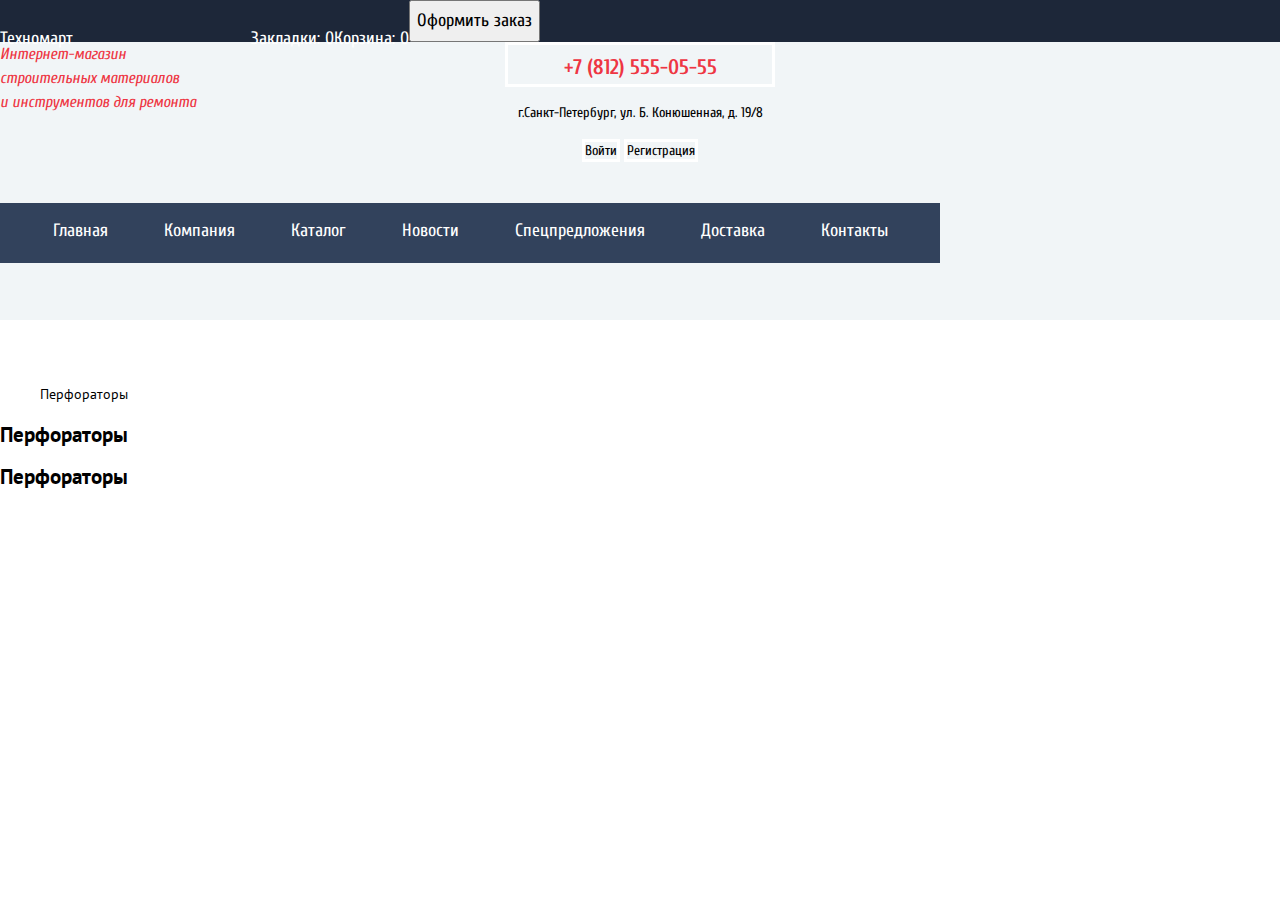
==== catalog.html @ 679feede "Header + categories prefinished" ====
<!DOCTYPE html>
<html lang="ru">
  <head>
    <meta charset="utf-8">
    <title>HTML Academy: Техномарт</title>
    <link rel="stylesheet"
    href="https://fonts.googleapis.com/css2?family=Cuprum:ital,wght@0,400;0,700;1,400;1,700&display=swap">
  <link rel="stylesheet"
    href="https://fonts.googleapis.com/css2?family=PT+Sans:ital,wght@0,400;0,700;1,400;1,700&display=swap">
    <link rel="stylesheet" href="css/normalize.css">
    <link rel="stylesheet" href="css/style.css">
  </head>
  <body class="page-body">
    <header class="main-header">
      <section class="main-menu">
        <h1 class="visually-hidden">Верхнее меню</h1>
        <p class="main-menu__logo">
          Техномарт
        </p>
        <input class="main-menu__search" type="search">
        <p>
          Закладки: 0
        </p>
        <p>
          Корзина: 0
        </p>
        <button class="main-menu__order-button" type="button">Оформить заказ</button>
      </section>
      <p class="main-header__title">
        Интернет-магазин<br> строительных материалов<br> и инструментов для ремонта
      </p>
      <div class="main-header__contacts">
        <p class="main-header__tel">
          +7 (812) 555-05-55
        </p>
        <p>
          г.Санкт-Петербург, ул. Б. Конюшенная, д. 19/8
        </p>
        <a class="main-header__login" href="login.ru">Войти</a>
        <a class="main-header__registration" href="registration.ru">Регистрация</a>
      </div>
      <nav class="main-nav">
        <ul class="main-nav__list">
          <li class="main-nav__item">
            <a class="main-nav__link" href="">Главная</a>
          </li>
          <li class="main-nav__item">
            <a class="main-nav__link" href="">Компания</a>
          </li>
          <li class="main-nav__item">
            <a class="main-nav__link" href="">Каталог</a>
          </li>
          <li class="main-nav__item">
            <a class="main-nav__link" href="">Новости</a>
          </li>
          <li class="main-nav__item">
            <a class="main-nav__link" href="">Спецпредложения</a>
          </li>
          <li class="main-nav__item">
            <a class="main-nav__link" href="">Доставка</a>
          </li>
          <li class="main-nav__item">
            <a class="main-nav__link" href="">Контакты</a>
          </li>
        </ul>
      </nav>
    </header>
    <main class="page-main">
      <div class="breadcrumbs-container">
        <ul class="breadcrumbs">
          <li>
            <a href="">Каталог</a>
          </li>
          <li>
            <a href="">Инструмент</a>
          </li>
          <li class="breadcrumbs__active">
            <span>Перфораторы</span>
          </li>
        </ul>
      </div>

      <section class="filter">
        <h2 class="">Перфораторы</h2>

        <form action="">

        </form>
      </section>

      <h2 class="">Перфораторы</h2>

    </main>
    <footer>

    </footer>
---- css/style.css ----
/*Variables*/
:root {
--darkblue: #293449;
--blue: #32425C;
--darken-blue: #1D2739;
--special-blue: #3BBCE3;
--special-purple: #DC91D8;

--basic-green: #63A63E;
--lighten-green: #5FBB2D;
--special-green: #8ED78F;
--success: #5FBB2D;

--basic-red: #EE3643;
--error: #BA2732;

--basic-yellow: #FFBF47;
--special-yellow: #FFC047;
--white: #ffffff;
--black: #000000;

--basic-background: #F1F5F7;

}

/*Global*/
body {
  min-width: 940px;
  margin: 0;
  padding: 0;
  font-family: "PT Sans", "Cuprum", Arial, sans-serif;
  font-size: 14px;
  line-height: 24px;
  font-weight: 400;
  color: var(--basic-black);
  background-color: var(--white);
  background-position: top center;
  background-repeat: no-repeat;
}

a {
  text-decoration: none;
  color: var(--white);
}

img {
  max-width: 100%;
  height: auto;
}

li {
  list-style: none;
}

.visually-hidden {
  position: absolute;
  clip: rect(0 0 0 0);
  width: 1px;
  height: 1px;
  margin: -1px;
  }

/* Сетка*/

.main-header {
  height: 320px;
  box-sizing: border-box;
  background-color: var(--basic-background);
  font-family: Cuprum, Arial, sans-serif;
}

.main-menu {
  display:flex;
  flex-direction: row;
  background-color: var(--darken-blue);
  color: var(--white);
  height: 42px;
  line-height: 42px;
  font-weight: normal;
  font-size: 18px;
}

.main-menu__content-wrapper {
  width: 940px;
  margin-left: auto;
  margin-right: auto;
  display: flex;
  flex-direction: row;
  justify-content: space-between;
  outline: #BA2732;
}

.main-menu__search {
  background: none;
  border: none;
  color: var(--white);
}

.main-menu__form:before {
  content: "";
  display: inline-block;
  width: 17px;
  height: 17px;
  background-image: url(../img/search-icon.svg);
  opacity: 30%;

}

.main-menu__order {
  width: 150px;
  box-sizing: border-box;
  background-color: var(--lighten-green);
  text-align: center;
}

.main-header__main-part-container {
  width: 940px;
  margin: 0 auto;
  padding-top: 46px;
  padding-bottom: 60px;
  position: relative;

}

.main-header__title {
  position: absolute;
  margin: 0;
  color: var(--basic-red);
  font-style: italic;
  font-size: 16px;
  font-weight: normal;
}

.main-header__contacts {
  width: 270px;
  margin: 0 auto;
  text-align: center;

}

.main-header__tel {
  border: 3px solid var(--white);
  box-sizing: border-box;
  width: 270px;
  height: 45px;
  margin: 0;
  color: var(--basic-red);
  font-weight: 700;
  line-height: 45px;
  font-size: 21px;

}

.main-header__adress {
  font-size: 14px;
  line-height: 24px;

}

.main-header__buttons-container {
  position: absolute;
  top: 46px;
  right: 0px;
  display: grid;
  gap: 10px;
  grid-template-columns: 121px 150px;
}

.main-header__login {
  width: 121px;
  height: 45px;
  border: 3px solid var(--white);
  box-sizing: border-box;

  color: var(--black);
}

.main-header__registration {
  width: 150px;
  height: 45px;
  box-sizing: border-box;

  color: var(--black);
  border: 3px solid var(--white);
}

.main-nav {
  height: 60px;
  width: 940px;
  margin-top: 40px;
  box-sizing: border-box;
  background-color: var(--blue);
  padding-left: 53px;
  padding-right: 53px;
  padding-top: 16px;
}

.main-nav__list {
  width: 834px;
  display: grid;
  grid-template-columns: repeat(7, 1fr);
  gap: 56px;
  padding: 0;
  margin: 0;
}

.main-nav__item {
  padding: 0;
  margin: 0;
}

.main-nav__link {
  font-size: 18px;
  line-height: 24px;
  padding: 0;
  margin: 0;
}

.categories {
  margin: 0;
  padding-top: 59px;
  padding-bottom: 59px;
  padding-left: 0;
}

.categories__list {
  width: 940px;
  margin:0 auto;
  padding-left: 0;
  display: grid;
  grid-template-columns: 300px 300px 300px;
  grid-template-rows: 123px 123px 123px;
  gap: 20px;
  font-family: Cuprum;
  color: var(--white);
}

.categories__item {
  width: 300px;
  height: 123px;
  background-color: #63A63E;
  position: relative;
}

.categories__item:first-child {
  background-color: var(--basic-yellow);
}

.categories__item:first-child::before {
  content: url(../img/icon-1.svg);
  position: absolute;
  right: 43px;
  top: 31px;
}

.categories__item:nth-child(2) {
  background-color: var(--special-blue);
}

.categories__item:nth-child(2)::before {
  content: url(../img/icon-2.svg);
  position: absolute;
  right: 31px;
  top: 34px;
}

.categories__item:nth-child(3) {
  background-color: var(--special-purple);
}

.categories__item:nth-child(3)::before {
  content: url(../img/icon-3.svg);
  position: absolute;
  right: 31px;
  top: 31px;
}

.categories__item:nth-child(4) {
  background-color: var(--special-green);
}

.categories__item:nth-child(4)::before {
  content: url(../img/icon-4.svg);
  position: absolute;
  right: 45px;
  top: 26px;
}

.categories__item:nth-child(5) {
  background-color: var(--special-yellow);
}

.categories__item:nth-child(5)::before {
  content: url(../img/icon-5.svg);
  position: absolute;
  right: 31px;
  top: 32px;
}

.categories__type {
  position: absolute;
  top: 20px;
  left: 23px;
  font-weight: 700;
  line-height: 30px;
  font-size: 24px;
}


.categories__link {
  width: 135px;
  height: 38px;
  position: absolute;
  top: 64px;
  left: 23px;
  box-sizing: border-box;
  padding-top: 10px;
  text-transform: uppercase;
  line-height: 18px;
  font-size: 14px;
  text-align: center;
  background-color: rgba(255, 255, 255, 0.3);

}

.categories__slider {
  grid-row: 2 / 4;
  grid-column: 1 / 3;
  position: relative;
}

.categories__slider-container {
  height: 100%;
  position: relative;
}

.categories__slider input {
  display: none;
}

.categories__slide {
  position: absolute;
  width: 100%;
  height: 100%;
  z-index: 0;
  display: none;
}

.categories__first-slide {
  background-image: url('../img/perforator-bg.jpg');
  height: 100%;
}

.categories__second-slide {
  background-image: url('../img/drill-bg.jpg');
}

.categories__slider-top-wrapper {
  background-color: rgba(0, 0, 0, 0.25);
  box-sizing: border-box;
  padding-top: 23px;
  padding-left: 24px;
  height: 104px;
}

.categories__slider-title {
  line-height: 36px;
  font-size: 36px;
  margin: 0 0 5px 0;
  text-transform: uppercase;
}

.categories__slider-description {
  line-height: 24px;
  font-size: 18px;
}

.categories__slider-btn {
  display: block;
  box-sizing: border-box;
  margin-top: 97px;
  margin-left:24px;
  width: 192px;
  height: 38px;
  background-color: var(--basic-red);
  padding-top: 11px;
  text-transform: uppercase;
  line-height: 18px;
  font-size: 14px;
  text-align: center;
}



/* Делаю переключатель слайдера */
.categories__slider-arrow-next {
  width: 21px;
  height: 39px;
  position: absolute;
  right: 21px;
  bottom: 105px;
}

.arrow-right {
  position: absolute;
  width: 21px;
  height: 39px;
  background-image: url('../img/Shaperight.svg');
  display: none;
}




.categories__slider-arrow-prev {
  width: 21px;
  height: 39px;
  position: absolute;
  left: 24px;
  bottom: 105px;
}

.arrow-left {
  position: absolute;
  width: 21px;
  height: 39px;
  background-image: url('../img/Shapeleft.svg');
  display: none;
}

.categories__slider-control {
  position: absolute;
  top: 220px;
  left: 295px;
}

.slider-label {
  cursor: pointer;
  display: inline-block;
  height: 8px;
  margin: 10px;
  position: relative;
  width: 8px;
  border-radius: 50%;
  border: 2px solid white;
  background: var(--white);
}

#slider1:checked ~ .categories__slider-arrow-next label:nth-of-type(2),
#slider2:checked ~ .categories__slider-arrow-next label:nth-of-type(1) {
  display: block;
}

#slider1:checked ~ .categories__slider-arrow-prev label:nth-of-type(2),
#slider2:checked ~ .categories__slider-arrow-prev label:nth-of-type(1) {
  display: block;
}

#slider1:checked ~ .categories__slider-container .categories__slide:nth-of-type(1),
#slider2:checked ~ .categories__slider-container .categories__slide:nth-of-type(2) {
  display: block;
}

#slider1:checked ~ .categories__slider-control label:nth-of-type(1),
#slider2:checked ~ .categories__slider-control label:nth-of-type(2) {
  background: var(--basic-red);
}
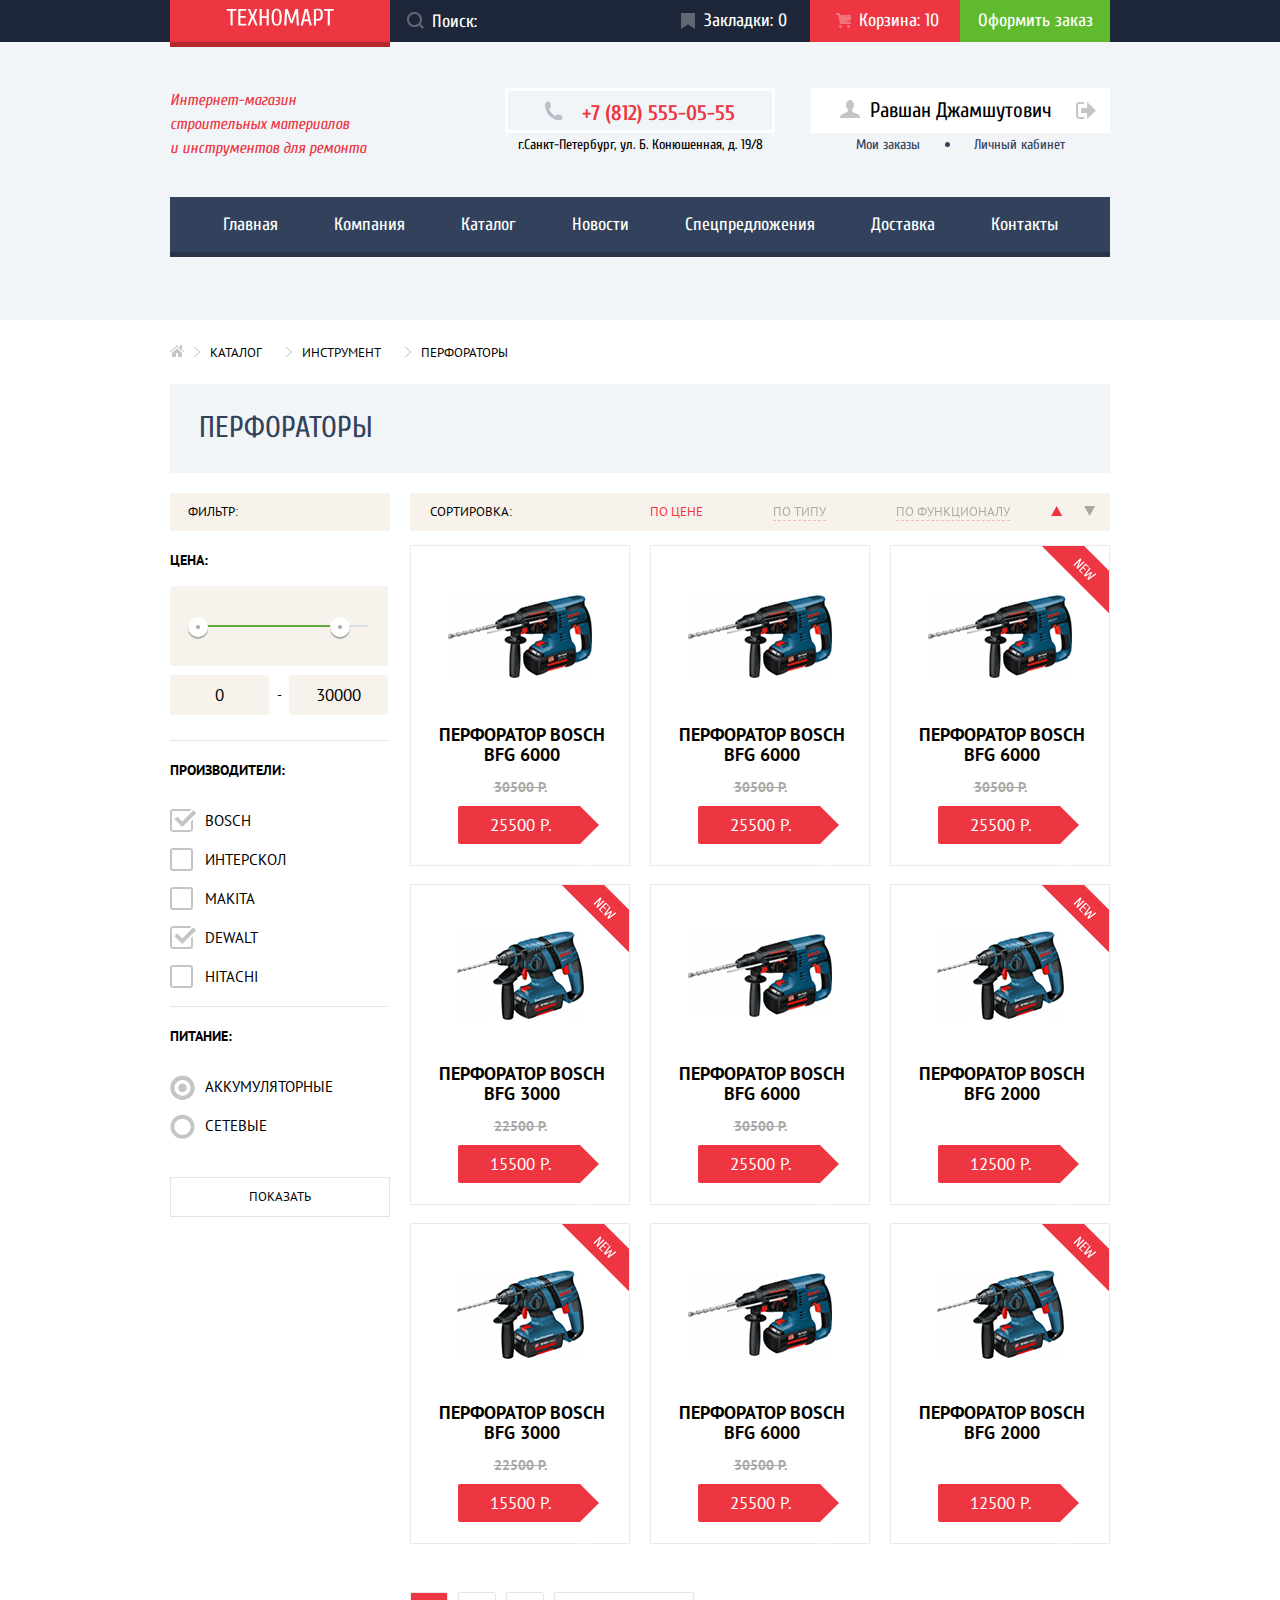
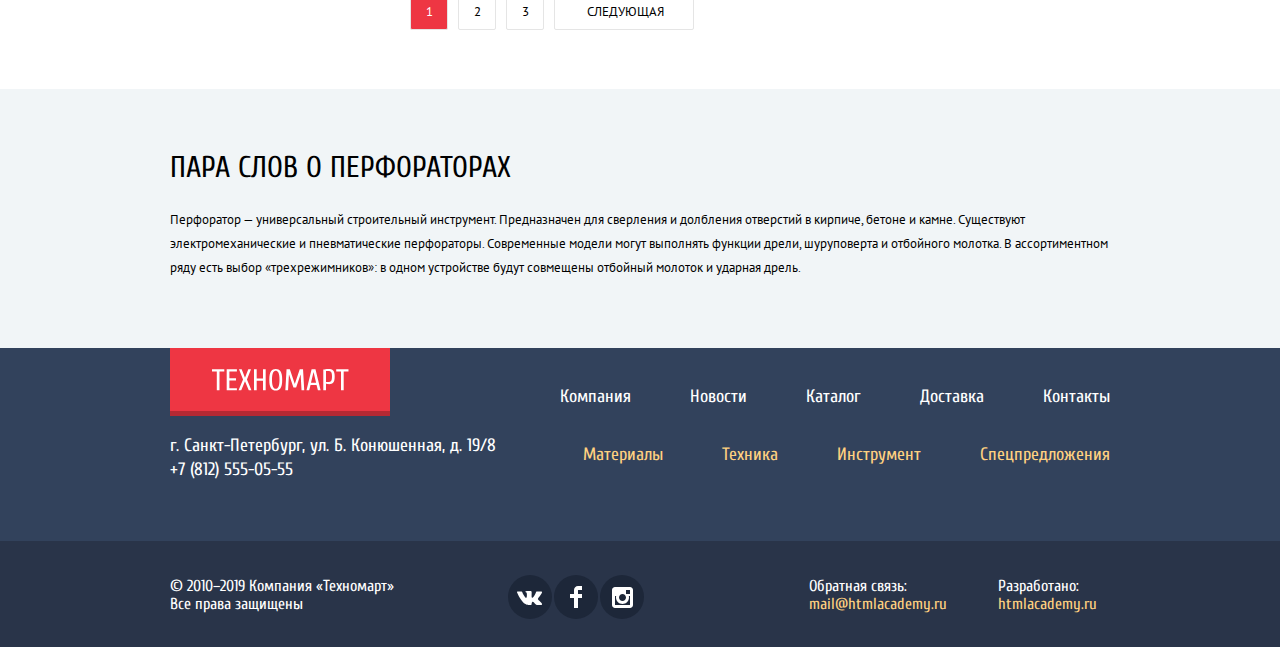
==== commit 2c4fa750: "Закончил первую версию сайт" ====
--- a/catalog.html
+++ b/catalog.html
@@ -13,84 +13,453 @@
   <body class="page-body">
     <header class="main-header">
       <section class="main-menu">
-        <h1 class="visually-hidden">Верхнее меню</h1>
-        <p class="main-menu__logo">
-          Техномарт
-        </p>
-        <input class="main-menu__search" type="search">
-        <p>
-          Закладки: 0
-        </p>
-        <p>
-          Корзина: 0
-        </p>
-        <button class="main-menu__order-button" type="button">Оформить заказ</button>
+        <div class="main-menu__content-wrapper">
+          <h1 class="visually-hidden">Верхнее меню</h1>
+          <a href="#" class="main-menu__logo">
+            <img src="img/technomart-logo.svg" alt="Логотип Техномарт" width="108" height="18">
+          </a>
+          <form class="main-menu__form">
+              <input class="main-menu__search" type="search" placeholder="Поиск:">
+              <svg class="main-menu__search-icon" width="17" height="17" viewBox="0 0 17 17" fill="none" xmlns="http://www.w3.org/2000/svg">
+                <path fill-rule="evenodd" clip-rule="evenodd" d="M13.458 12.044L17 15.586L15.586 17L12.044 13.458C10.782 14.421 9.21 15 7.5 15C3.35786 15 0 11.6421 0 7.5C0 3.35786 3.35786 0 7.5 0C11.6421 0 15 3.35786 15 7.5C15.0001 9.14309 14.4581 10.7403 13.458 12.044ZM7.5 2C4.467 2 2 4.467 2 7.5C2.00331 10.5362 4.4638 12.9967 7.5 13C10.532 13 13 10.532 13 7.5C13 4.467 10.532 2 7.5 2Z" fill="currentColor"/>
+              </svg>
+          </form>
+          <a class="main-menu__bookmarks" href="#">
+            Закладки: <span>0</span>
+          </a>
+          <a class="main-menu__cart" href="#">
+            Корзина: <span>10</span>
+          </a>
+          <a class="main-menu__order" href="#"><span>Оформить заказ</span></a>
+        </div>
       </section>
-      <p class="main-header__title">
-        Интернет-магазин<br> строительных материалов<br> и инструментов для ремонта
-      </p>
-      <div class="main-header__contacts">
-        <p class="main-header__tel">
-          +7 (812) 555-05-55
-        </p>
-        <p>
-          г.Санкт-Петербург, ул. Б. Конюшенная, д. 19/8
-        </p>
-        <a class="main-header__login" href="login.ru">Войти</a>
-        <a class="main-header__registration" href="registration.ru">Регистрация</a>
+      <div class="main-header__main-part-container">
+        <h1 class="main-header__title">
+          Интернет-магазин<br> строительных материалов<br> и инструментов для ремонта
+        </h1>
+        <div class="main-header__contacts">
+          <p class="main-header__tel">
+            <span class="main-header__tel-span">+7 (812) 555-05-55</span>
+          </p>
+          <span class="main-header__adress">
+            г.Санкт-Петербург, ул. Б. Конюшенная, д. 19/8
+          </span>
+        </div>
+        <div class="logged-in">
+          <div class="logged-in__personal">
+            <a href="#" class="logged-in__name">Равшан Джамшутович</a>
+            <a href="catalog.html" class="logged-in__exit">
+              <svg width="20" height="17" viewBox="0 0 20 17" fill="none" xmlns="http://www.w3.org/2000/svg">
+                <path d="M20 8.5L11.125 0V6H5.125V11H11.125V17L20 8.5Z" fill="currentColor"/>
+                <path d="M2.10591 13.952V3.048C2.12391 2.672 2.27691 1.991 3.11591 1.991H8.14291V0H3.11591C0.937914 0 0.111914 1.81 0.0869141 3.027V13.973C0.111914 15.189 0.937914 17 3.11591 17H8.14291V15.01H3.11591C2.27691 15.01 2.12391 14.327 2.10591 13.952Z" fill="currentColor"/>
+              </svg>
+            </a>
+          </div>
+          <div class="logged-in__links">
+            <a href="" class="logged-in__orders">Мои заказы</a>
+            <a href="" class="logged-in__cabinet">Личный кабинет</a>
+          </div>
+        </div>
+        <nav class="main-nav">
+          <ul class="main-nav__list">
+            <li class="main-nav__item">
+              <a class="main-nav__link" href="">Главная</a>
+            </li>
+            <li class="main-nav__item">
+              <a class="main-nav__link" href="">Компания</a>
+            </li>
+            <li class="main-nav__item">
+              <a class="main-nav__link" href="">Каталог</a>
+            </li>
+            <li class="main-nav__item">
+              <a class="main-nav__link" href="">Новости</a>
+            </li>
+            <li class="main-nav__item">
+              <a class="main-nav__link" href="">Спецпредложения</a>
+            </li>
+            <li class="main-nav__item">
+              <a class="main-nav__link" href="">Доставка</a>
+            </li>
+            <li class="main-nav__item">
+              <a class="main-nav__link" href="">Контакты</a>
+            </li>
+          </ul>
+        </nav>
       </div>
-      <nav class="main-nav">
-        <ul class="main-nav__list">
-          <li class="main-nav__item">
-            <a class="main-nav__link" href="">Главная</a>
+    </header>
+    <main class="page-main">
+      <section class="catalog">
+        <h2 class="catalog__title">Перфораторы</h2>
+        <ul class="breadcrumbs">
+          <li class="breadcrumbs__item">
+            <a class="breadcrumbs__link" href="">Каталог</a>
           </li>
-          <li class="main-nav__item">
-            <a class="main-nav__link" href="">Компания</a>
+          <li class="breadcrumbs__item">
+            <a class="breadcrumbs__link" href="">Инструмент</a>
           </li>
-          <li class="main-nav__item">
-            <a class="main-nav__link" href="">Каталог</a>
-          </li>
-          <li class="main-nav__item">
-            <a class="main-nav__link" href="">Новости</a>
-          </li>
-          <li class="main-nav__item">
-            <a class="main-nav__link" href="">Спецпредложения</a>
-          </li>
-          <li class="main-nav__item">
-            <a class="main-nav__link" href="">Доставка</a>
-          </li>
-          <li class="main-nav__item">
-            <a class="main-nav__link" href="">Контакты</a>
+          <li class="breadcrumbs__item breadcrumbs__active">
+            <span class="breadcrumbs__link">Перфораторы</span>
           </li>
         </ul>
-      </nav>
-    </header>
-    <main class="page-main">
-      <div class="breadcrumbs-container">
-        <ul class="breadcrumbs">
-          <li>
-            <a href="">Каталог</a>
-          </li>
-          <li>
-            <a href="">Инструмент</a>
-          </li>
-          <li class="breadcrumbs__active">
-            <span>Перфораторы</span>
-          </li>
-        </ul>
+
+        <section class="filters">
+          <h2 class="filters__title">Фильтр:</h2>
+          <form class="filter" action="https://echo.htmlacademy.ru" method="get">
+            <fieldset class="filter__price">
+              <legend class="filter__legend">Цена:</legend>
+              <div class="range-filter">
+                <div class="range-controls">
+                  <div class="scale">
+                    <div class="bar"></div>
+                  </div>
+                  <div class="toggle toggle-min" tabindex="0" aria-label="Минимальная стоимость 0 рублей" role="slider"></div>
+                  <div class="toggle toggle-max" tabindex="0" aria-label="Максимальная стоимость 30000 рублей" role="slider"></div>
+                </div>
+                <div class="price-controls">
+                  <label class="min-price" aria-label="Минимальная стоимость 0 рублей">
+                    <input type="number" name="min-price" value="0">
+                  </label>
+                  -
+                  <label class="max-price" aria-label="Максимальная стоимость 30000 рублей">
+                    <input type="number" name="max-price" value="30000">
+                  </label>
+                </div>
+              </div>
+            </fieldset>
+            <fieldset class="filter__producers">
+              <legend class="filter__legend">Производители:</legend>
+              <ul class="filter__list">
+                <li class="filter__item filter__item--checkbox">
+                  <input class="filter__checkbox" type="checkbox" name="producer" id="bosch" checked>
+                  <label for="bosch">Bosch</label>
+                </li>
+                <li class="filter__item filter__item--checkbox">
+                  <input class="filter__checkbox" type="checkbox" name="producer" id="interskol">
+                  <label for="interskol">Интерскол</label>
+                </li>
+                <li class="filter__item filter__item--checkbox">
+                  <input class="filter__checkbox" type="checkbox" name="producer" id="makita">
+                  <label for="makita">Makita</label>
+                </li>
+                <li class="filter__item filter__item--checkbox">
+                  <input class="filter__checkbox" type="checkbox" name="producer" id="dewalt" checked>
+                  <label for="dewalt">Dewalt</label>
+                </li>
+                <li class="filter__item filter__item--checkbox">
+                  <input class="filter__checkbox" type="checkbox" name="producer" id="hitachi">
+                  <label for="hitachi">hitachi</label>
+                </li>
+              </ul>
+            </fieldset>
+            <fieldset class="filter__types">
+              <legend class="filter__legend">Питание:</legend>
+              <ul class="filter__list">
+                <li class="filter__item filter__item--radio">
+                  <input class="filter__radio" type="radio" name="radio" id="battery" checked>
+                  <label for="battery">Аккумуляторные</label>
+                </li>
+                <li class="filter__item filter__item--radio">
+                  <input class="filter__radio" type="radio" name="radio" id="circuit">
+                  <label for="circuit">Сетевые</label>
+                </li>
+              </ul>
+            </fieldset>
+            <button class="filter__submit" type="submit">Показать</button>
+          </form>
+        </section>
+
+        <section class="product-cards">
+          <div class="product-cards__sort">
+            <h4 class="product-cards__sort-title">Сортировка:</h3>
+            <ul class="product-cards__sort-list">
+              <li><a class="product-cards__sort-item product-cards__sort-item--current" href="#">По цене</a></li>
+              <li><a class="product-cards__sort-item" href="#">По типу</a></li>
+              <li><a class="product-cards__sort-item" href="#">По функционалу</a></li>
+            </ul>
+            <div class="product-cards__sort-grow">
+              <a class="product-cards__grow-link product-cards__grow-link-current" href="" aria-label="По возрастанию">
+                <svg width="12" height="10" viewBox="0 0 12 10" fill="none" xmlns="http://www.w3.org/2000/svg">
+                  <path d="M5.66235 0L11.1624 10L0.162354 10" fill="currentColor" />
+                </svg>
+              </a>
+              <a class="product-cards__grow-link" href="" aria-label="По убыванию">
+                <svg width="12" height="10" viewBox="0 0 12 10" fill="none" xmlns="http://www.w3.org/2000/svg">
+                  <path d="M5.66235 10L0.162354 0H11.1624" fill="currentColor" />
+                </svg>
+              </a>
+            </div>
+          </div>
+          <ul class="product-cards__list">
+            <li class="product-card">
+              <div class="product-card__image-container">
+                <img class="product-card__image" src="img/ObjectBFG6000.png" alt="Перфоратор" width="144" height="128">
+              </div>
+              <div class="product-card__buttons">
+                <ul class="product-card__buttons-list">
+                  <li class="product-card__button-purchase">
+                    <a class="product-card__button-link" href=""><span>Купить</span></a>
+                  </li>
+                  <li class="product-card__button-mark">
+                    <a class="product-card__button-link" href=""><span>В закладки</span></a>
+                  </li>
+                </ul>
+              </div>
+              <h3 class="product-card__title">Перфоратор Bosch<br> BFG 6000</h3>
+              <p class="product-card__old-price">30500 р.</p>
+              <a class="product-card__link" href="#">25500 р.</a>
+            </li>
+            <li class="product-card">
+              <div class="product-card__image-container">
+                <img class="product-card__image" src="img/ObjectBFG6000.png" alt="Перфоратор" width="144" height="128">
+              </div>
+              <div class="product-card__buttons">
+                <ul class="product-card__buttons-list">
+                  <li class="product-card__button-purchase">
+                    <a class="product-card__button-link" href=""><span>Купить</span></a>
+                  </li>
+                  <li class="product-card__button-mark">
+                    <a class="product-card__button-link" href=""><span>В закладки</span></a>
+                  </li>
+                </ul>
+              </div>
+              <h3 class="product-card__title">Перфоратор Bosch<br> BFG 6000</h3>
+              <p class="product-card__old-price">30500 р.</p>
+              <a class="product-card__link" href="#">25500 р.</a>
+            </li>
+            <li class="product-card product-card--new">
+              <div class="product-card__image-container">
+                <img class="product-card__image" src="img/ObjectBFG6000.png" alt="Перфоратор" width="144" height="128">
+              </div>
+              <div class="product-card__buttons">
+                <ul class="product-card__buttons-list">
+                  <li class="product-card__button-purchase">
+                    <a class="product-card__button-link" href=""><span>Купить</span></a>
+                  </li>
+                  <li class="product-card__button-mark">
+                    <a class="product-card__button-link" href=""><span>В закладки</span></a>
+                  </li>
+                </ul>
+              </div>
+              <h3 class="product-card__title">Перфоратор Bosch<br> BFG 6000</h3>
+              <p class="product-card__old-price">30500 р.</p>
+              <a class="product-card__link" href="#">25500 р.</a>
+            </li>
+            <li class="product-card product-card--new">
+              <div class="product-card__image-container">
+                <img class="product-card__image" src="img/ObjectBFG3000.png" alt="Перфоратор" width="127" height="112">
+              </div>
+              <div class="product-card__buttons">
+                <ul class="product-card__buttons-list">
+                  <li class="product-card__button-purchase">
+                    <a class="product-card__button-link" href=""><span>Купить</span></a>
+                  </li>
+                  <li class="product-card__button-mark">
+                    <a class="product-card__button-link" href=""><span>В закладки</span></a>
+                  </li>
+                </ul>
+              </div>
+              <h3 class="product-card__title">Перфоратор Bosch<br> BFG 3000</h3>
+              <p class="product-card__old-price">22500 р.</p>
+              <a class="product-card__link" href="#">15500 р.</a>
+            </li>
+            <li class="product-card">
+              <div class="product-card__image-container">
+                <img class="product-card__image" src="img/ObjectBFG6000.png" alt="Перфоратор" width="144" height="128">
+              </div>
+              <div class="product-card__buttons">
+                <ul class="product-card__buttons-list">
+                  <li class="product-card__button-purchase">
+                    <a class="product-card__button-link" href=""><span>Купить</span></a>
+                  </li>
+                  <li class="product-card__button-mark">
+                    <a class="product-card__button-link" href=""><span>В закладки</span></a>
+                  </li>
+                </ul>
+              </div>
+              <h3 class="product-card__title">Перфоратор Bosch<br> BFG 6000</h3>
+              <p class="product-card__old-price">30500 р.</p>
+              <a class="product-card__link" href="#">25500 р.</a>
+            </li>
+            <li class="product-card product-card--new">
+              <div class="product-card__image-container">
+                <img class="product-card__image" src="img/ObjectBFG2000.png" alt="Перфоратор" width="127" height="112">
+              </div>
+              <div class="product-card__buttons">
+                <ul class="product-card__buttons-list">
+                  <li class="product-card__button-purchase">
+                    <a class="product-card__button-link" href=""><span>Купить</span></a>
+                  </li>
+                  <li class="product-card__button-mark">
+                    <a class="product-card__button-link" href=""><span>В закладки</span></a>
+                  </li>
+                </ul>
+              </div>
+              <h3 class="product-card__title">Перфоратор Bosch<br> BFG 2000</h3>
+              <a class="product-card__link" href="#">12500 р.</a>
+            </li>
+            <li class="product-card product-card--new">
+              <div class="product-card__image-container">
+                <img class="product-card__image" src="img/ObjectBFG3000.png" alt="Перфоратор" width="127" height="112">
+              </div>
+              <div class="product-card__buttons">
+                <ul class="product-card__buttons-list">
+                  <li class="product-card__button-purchase">
+                    <a class="product-card__button-link" href=""><span>Купить</span></a>
+                  </li>
+                  <li class="product-card__button-mark">
+                    <a class="product-card__button-link" href=""><span>В закладки</span></a>
+                  </li>
+                </ul>
+              </div>
+              <h3 class="product-card__title">Перфоратор Bosch<br> BFG 3000</h3>
+              <p class="product-card__old-price">22500 р.</p>
+              <a class="product-card__link" href="#">15500 р.</a>
+            </li>
+            <li class="product-card">
+              <div class="product-card__image-container">
+                <img class="product-card__image" src="img/ObjectBFG6000.png" alt="Перфоратор" width="144" height="128">
+              </div>
+              <div class="product-card__buttons">
+                <ul class="product-card__buttons-list">
+                  <li class="product-card__button-purchase">
+                    <a class="product-card__button-link" href=""><span>Купить</span></a>
+                  </li>
+                  <li class="product-card__button-mark">
+                    <a class="product-card__button-link" href=""><span>В закладки</span></a>
+                  </li>
+                </ul>
+              </div>
+              <h3 class="product-card__title">Перфоратор Bosch<br> BFG 6000</h3>
+              <p class="product-card__old-price">30500 р.</p>
+              <a class="product-card__link" href="#">25500 р.</a>
+            </li>
+            <li class="product-card product-card--new">
+              <div class="product-card__image-container">
+                <img class="product-card__image" src="img/ObjectBFG2000.png" alt="Перфоратор" width="127" height="112">
+              </div>
+              <div class="product-card__buttons">
+                <ul class="product-card__buttons-list">
+                  <li class="product-card__button-purchase">
+                    <a class="product-card__button-link" href=""><span>Купить</span></a>
+                  </li>
+                  <li class="product-card__button-mark">
+                    <a class="product-card__button-link" href=""><span>В закладки</span></a>
+                  </li>
+                </ul>
+              </div>
+              <h3 class="product-card__title">Перфоратор Bosch<br> BFG 2000</h3>
+              <a class="product-card__link" href="#">12500 р.</a>
+            </li>
+          </ul>
+          <div class="pagination">
+            <a class="pagination__link pagination__link--current" href="">1</a>
+            <a class="pagination__link" href="">2</a>
+            <a class="pagination__link" href="">3</a>
+            <a class="pagination__link pagination__next" href="">Следующая</a>
+          </div>
+
+        </section>
+
+      </section>
+      <section class="description">
+        <h2 class="description__title">Пара слов о перфораторах</h2>
+        <p class="description__text">Перфоратор — универсальный строительный инструмент. Предназначен для сверления и долбления отверстий в кирпиче, бетоне и камне.
+          Существуют электромеханические и пневматические перфораторы. Современные модели могут выполнять функции дрели, шуруповерта и отбойного молотка.
+          В ассортиментном ряду есть выбор «трехрежимников»: в одном устройстве будут совмещены отбойный молоток и ударная дрель.
+        </p>
+      </section>
+    </main>
+
+    <footer class="footer">
+      <div class="footer__top-row">
+        <div class="footer__container footer__container--top">
+          <div class="left-col">
+            <a class="footer__logo" href="index.html" class="main-menu__logo">
+              <img src="img/technomart-logo.svg" width="138" height="23" alt="Логотип Техномарт">
+            </a>
+            <p class="footer__adress">
+              г. Санкт-Петербург, ул. Б. Конюшенная, д. 19/8<br>
+              +7 (812) 555-05-55
+            </p>
+          </div>
+          <div class="right-col">
+            <ul class="footer__nav">
+              <li class="footer__nav-item">
+              <a href="">Компания</a>
+              </li>
+              <li class="footer__nav-item">
+                <a href="">Новости</a>
+              </li>
+              <li class="footer__nav-item">
+                <a href="">Каталог</a>
+              </li>
+              <li class="footer__nav-item">
+                <a href="">Доставка</a>
+              </li>
+              <li class="footer__nav-item">
+                <a href="">Контакты</a>
+              </li>
+            </ul>
+            <ul class="footer__nav">
+              <li class="footer__nav-item footer__nav-item--gold">
+                <a href="">Материалы</a>
+              </li>
+              <li class="footer__nav-item footer__nav-item--gold">
+                <a href="">Техника</a>
+              </li>
+              <li class="footer__nav-item footer__nav-item--gold">
+                <a href="">Инструмент</a>
+              </li>
+              <li class="footer__nav-item footer__nav-item--gold">
+                <a href="">Спецпредложения</a>
+              </li>
+            </ul>
+          </div>
+        </div>
       </div>
-
-      <section class="filter">
-        <h2 class="">Перфораторы</h2>
-
-        <form action="">
-
-        </form>
-      </section>
-
-      <h2 class="">Перфораторы</h2>
-
-    </main>
-    <footer>
-
+      <div class="footer__bottom-row">
+        <div class="footer__container footer__container--bottom">
+          <p class="footer__all-rights">
+            © 2010–2019 Компания «Техномарт»<br>
+            Все права защищены
+          </p>
+          <ul class="footer__social-list">
+            <li class="footer__social-item">
+              <a class="footer__social-link" href="">
+                <svg width="26" height="15" viewBox="0 0 26 15" fill="none" xmlns="http://www.w3.org/2000/svg">
+                  <path d="M15.5403 11.7281C16.4609 11.4384 17.6396 13.6406 18.8943 14.4834C19.8361 15.1219 20.5573 14.9841 20.5573 14.9841L23.9017 14.9372C23.9017 14.9372 25.6495 14.8322 24.8233 13.4803C24.7549 13.3678 24.3389 12.4781 22.334 10.6472C20.2376 8.73186 20.5217 9.04218 23.0456 5.73093C24.5835 3.71249 25.1988 2.47968 25.0062 1.95468C24.8213 1.44936 23.6918 1.58061 23.6918 1.58061L19.9237 1.60593C19.5568 1.60686 19.2458 1.71749 19.1042 2.08874C19.1013 2.09249 18.5062 3.65061 17.7127 4.9753C16.0362 7.77749 15.367 7.92655 15.0896 7.75124C14.4531 7.3453 14.6139 6.1228 14.6139 5.25374C14.6139 2.5378 15.0299 1.4053 13.7993 1.1128C13.3881 1.0153 13.0876 0.951552 12.039 0.942177C10.6985 0.922489 9.5603 0.942177 8.91511 1.25061C8.4866 1.45968 8.15822 1.91811 8.35756 1.94436C8.60793 1.97718 9.16934 2.09436 9.46978 2.49374C9.85593 3.01124 9.84437 4.17093 9.84437 4.17093C9.84437 4.17093 10.0649 7.36874 9.32437 7.7653C8.81593 8.03718 8.12067 7.48218 6.62519 4.9378C5.86156 3.63655 5.28474 2.19843 5.28474 2.19843C5.28474 2.19843 5.17304 1.93124 4.97082 1.78499C4.73008 1.61155 4.39304 1.55624 4.39304 1.55624L0.816594 1.57874C0.816594 1.57874 0.279261 1.59374 0.0818532 1.82436C-0.0934061 2.02874 0.0674088 2.45061 0.0674088 2.45061C0.0674088 2.45061 2.86867 8.90155 6.04067 12.1509C8.94882 15.1341 12.2537 14.9362 12.2537 14.9362H13.7511C13.7511 14.9362 14.2027 14.8856 14.4339 14.6437C14.6496 14.4187 14.6399 13.9959 14.6399 13.9959C14.6399 13.9959 14.6101 12.0187 15.5403 11.7281Z" fill="white"/>
+                </svg>
+              </a>
+            </li>
+            <li class="footer__social-item">
+              <a class="footer__social-link" href="">
+                <svg width="12" height="22" viewBox="0 0 12 22" fill="none" xmlns="http://www.w3.org/2000/svg">
+                  <path d="M12 4V0H8C5.79086 0 4 1.79086 4 4V8H0V12H4V22H8V12H12V8H8V4H12Z" fill="white"/>
+                </svg>
+              </a>
+            </li>
+            <li class="footer__social-item">
+              <a class="footer__social-link" href="">
+                <svg width="21" height="21" viewBox="0 0 21 21" fill="none" xmlns="http://www.w3.org/2000/svg">
+                  <path fill-rule="evenodd" clip-rule="evenodd" d="M3 0H18C19.65 0 21 1.35 21 3V18C21 19.65 19.65 21 18 21H3C1.35 21 0 19.65 0 18V3C0 1.35 1.35 0 3 0ZM14 10.5C14 8.57 12.43 7 10.5 7C8.57 7 7 8.57 7 10.5C7 12.43 8.57 14 10.5 14C12.43 14 14 12.43 14 10.5ZM3 18V9H4.181C4.0626 9.49127 4.00186 9.99467 4 10.5C4 14.0899 6.91015 17 10.5 17C14.0899 17 17 14.0899 17 10.5C16.9986 9.99464 16.9379 9.49118 16.819 9H18V18H3ZM14 7H18V3H14V7Z" fill="white"/>
+                </svg>
+              </a>
+            </li>
+          </ul>
+          <div class="footer__copyright">
+            <p>
+              Обратная связь:<br>
+              <a href="">mail@htmlacademy.ru</a>
+            </p>
+            <p>
+              Разработано:<br>
+              <a href="">htmlacademy.ru</a>
+            </p>
+          </div>
+        </div>
+      </div>
     </footer>
+
+    <script src="js/cart.js"></script>
+  </body>
+</html>
--- a/css/style.css
+++ b/css/style.css
@@ -1,5 +1,6 @@
 /*Variables*/
 :root {
+--inner-shadow: #405069;
 --darkblue: #293449;
 --blue: #32425C;
 --darken-blue: #1D2739;
@@ -9,17 +10,34 @@
 --basic-green: #63A63E;
 --lighten-green: #5FBB2D;
 --special-green: #8ED78F;
---success: #5FBB2D;
+--green-2: #367315;
+--green-3: #518534;
 
 --basic-red: #EE3643;
---error: #BA2732;
+--darkred: #BA2732;
+--red-2: #CA2C37;
 
 --basic-yellow: #FFBF47;
+--gold: #ffd180;
 --special-yellow: #FFC047;
 --white: #ffffff;
 --black: #000000;
+--special-grey: #A9A9A9;
+--popup-grey: #c5c5c5;
+--basic-grey: #3d546f;
+--grey-1: #d7dcde;
+--grey-2: #e5e5e5;
 
 --basic-background: #F1F5F7;
+--catalog-background: #f7f3ec;
+--goods-background: #F9F5F0;
+--card-border: #EAEAEA;
+--range-background: #ababab;
+--popup-bottom-bg: #f4f4f4;
+--active-darkblue: #161D29;
+--transparent-gray-1:  rgba(169, 169, 169, 0.3);
+--transparent-gray-2: rgba(255, 255, 255, 0.3);
+--transparent-gray-3: rgba(197,197,197, 0.3);
 
 }
 
@@ -48,6 +66,10 @@
   height: auto;
 }
 
+ul {
+  padding-left: 0;
+}
+
 li {
   list-style: none;
 }
@@ -59,6 +81,23 @@
   height: 1px;
   margin: -1px;
   }
+
+ .link-button {
+  background-color: var(--basic-red);
+  padding-top: 11px;
+  text-transform: uppercase;
+  line-height: 18px;
+  font-size: 14px;
+  text-align: center;
+ }
+
+ .link-button:hover {
+   background-color: var(--red-2);
+ }
+
+ .link-button:active {
+   background-color: var(--darkred);
+ }
 
 /* Сетка*/
 
@@ -86,32 +125,157 @@
   margin-right: auto;
   display: flex;
   flex-direction: row;
-  justify-content: space-between;
+  justify-content: flex-start;
   outline: #BA2732;
 }
 
+.main-menu__logo {
+  background-color: var(--basic-red);
+  width: 220px;
+  height: 47px;
+  text-align: center;
+  box-shadow: inset 0px -5px 0px rgba(0, 0, 0, 0.24);
+}
+
+.main-menu__logo:active {
+  background-color: var(--darkred);
+}
+
+.main-menu__form {
+  position: relative;
+}
+
+
 .main-menu__search {
+  width: 271px;
+  height: 100%;
   background: none;
   border: none;
   color: var(--white);
-}
-
-.main-menu__form:before {
-  content: "";
-  display: inline-block;
+  padding-left: 42px;
+}
+
+.main-menu__search:focus {
+  background-color: var(--white);
+  color: var(--black);
+  outline-color: transparent;
+}
+
+.main-menu__search::placeholder {
+  color: var(--white);
+}
+
+.main-menu__search:focus::placeholder {
+  color: var(--black);
+}
+
+
+.main-menu__search-icon {
   width: 17px;
   height: 17px;
-  background-image: url(../img/search-icon.svg);
   opacity: 30%;
-
-}
-
+  position: absolute;
+  left: 17px;
+  top: 12px;
+}
+
+
+.main-menu__search:hover ~ .main-menu__search-icon {
+  opacity: 1;
+}
+
+.main-menu__search:focus ~ .main-menu__search-icon {
+  color: var(--basic-red);
+  opacity: 1;
+  outline-color: transparent;
+  fill: red;
+}
+
+
+.main-menu__bookmarks,
+.main-menu__cart,
 .main-menu__order {
   width: 150px;
   box-sizing: border-box;
+  position: relative;
+}
+
+.main-menu__bookmarks {
+  padding-left: 43px;
+}
+
+.main-menu__bookmarks::before {
+  content: "";
+  width: 14px;
+  height: 16px;
+  position: absolute;
+  background-image: url(../img/icon-bookmarks.svg);
+  background-size: cover;
+  opacity: 0.3;
+  left: 20px;
+  top: 13px;
+}
+
+.main-menu__bookmarks:hover::before {
+  content: "";
+  width: 14px;
+  height: 16px;
+  position: absolute;
+  background-image: url(../img/icon-bookmarks.svg);
+  background-size: cover;
+  opacity: 1;
+  left: 20px;
+  top: 13px;
+}
+
+.main-menu__cart {
+  padding-left: 49px;
+}
+
+.main-menu__cart::before {
+  content: "";
+  width: 15px;
+  height: 15px;
+  position: absolute;
+  background-image: url(../img/icon-cart.svg);
+  background-size: cover;
+  opacity: 0.3;
+  left: 26px;
+  top: 13px;
+}
+
+.main-menu__cart:hover::before {
+  content: "";
+  width: 15px;
+  height: 15px;
+  position: absolute;
+  background-image: url(../img/icon-cart.svg);
+  background-size: cover;
+  opacity: 1;
+  left: 26px;
+  top: 13px;
+}
+
+.main-menu__bookmarks:active,
+.main-menu__cart:active {
+  background-color: var(--active-darkblue);
+  opacity: 0.5;
+}
+
+.main-menu__order {
   background-color: var(--lighten-green);
   text-align: center;
 }
+
+.main-menu__order:active {
+  background-color: var(--basic-green);
+}
+
+.main-menu__order:active span {
+  opacity: 0.5;
+}
+
+
 
 .main-header__main-part-container {
   width: 940px;
@@ -135,6 +299,7 @@
   width: 270px;
   margin: 0 auto;
   text-align: center;
+  position: relative;
 
 }
 
@@ -148,7 +313,18 @@
   font-weight: 700;
   line-height: 45px;
   font-size: 21px;
-
+  padding-left: 74px;
+  text-align: left;
+}
+.main-header__tel::before {
+  content: "";
+  width: 19px;
+  height: 19px;
+  background: url(../img/icon-phone.svg);
+  background-size: cover;
+  position: absolute;
+  top: 13px;
+  left: 39px;
 }
 
 .main-header__adress {
@@ -166,54 +342,99 @@
   grid-template-columns: 121px 150px;
 }
 
+.main-header__login,
+.main-header__registration {
+  height: 45px;
+  box-sizing: border-box;
+  color: var(--black);
+  padding-top: 12px;
+  font-size: 21px;
+  line-height: 21px;
+  background-color: var(--white);
+}
+
 .main-header__login {
   width: 121px;
-  height: 45px;
-  border: 3px solid var(--white);
-  box-sizing: border-box;
-
-  color: var(--black);
+  padding-left: 45px;
+  position: relative;
+}
+
+.main-header__login-icon {
+  width: 20px;
+  height: 17px;
+  position: absolute;
+  left: 19px;
+  top: 14px;
+  color: var(--popup-grey);
+}
+
+.main-header__login:hover,
+.main-header__registration:hover {
+  color: var(--basic-red);
+}
+
+.main-header__login:hover  .main-header__login-icon {
+  color: var(--basic-grey);
+}
+
+.main-header__login:active,
+.main-header__registration:active {
+  color: var(--popup-grey);
+}
+
+.main-header__login:active .main-header__login-icon {
+  color: var(--popup-grey);
 }
 
 .main-header__registration {
   width: 150px;
-  height: 45px;
-  box-sizing: border-box;
-
-  color: var(--black);
-  border: 3px solid var(--white);
+  text-align: center;
 }
 
 .main-nav {
-  height: 60px;
   width: 940px;
   margin-top: 40px;
   box-sizing: border-box;
   background-color: var(--blue);
-  padding-left: 53px;
-  padding-right: 53px;
-  padding-top: 16px;
+  box-shadow: inset 0px -5px 0px var(--darkblue);
 }
 
 .main-nav__list {
-  width: 834px;
-  display: grid;
-  grid-template-columns: repeat(7, 1fr);
-  gap: 56px;
-  padding: 0;
-  margin: 0;
+  width: 100%;
+  display: flex;
+  flex-direction: row;
+  align-items: center;
+  padding-right: 25px;
+  padding-left: 25px;
 }
 
 .main-nav__item {
-  padding: 0;
-  margin: 0;
+  height: 100%;
 }
 
 .main-nav__link {
+  display: block;
+  height: 60px;
+  box-sizing: border-box;
+  width: 100%;
   font-size: 18px;
   line-height: 24px;
-  padding: 0;
+  padding-top: 16px;
+  padding-right: 28px;
+  padding-left: 28px;
   margin: 0;
+}
+
+.main-nav__item:hover {
+  background-color: var(--darkblue);
+}
+
+.main-nav__item:active {
+  background-color: var(--darken-blue);
+}
+
+.main-nav__link:active {
+  opacity: 0.5;
 }
 
 .categories {
@@ -319,8 +540,15 @@
   line-height: 18px;
   font-size: 14px;
   text-align: center;
-  background-color: rgba(255, 255, 255, 0.3);
-
+  background-color: var(--transparent-gray-2);
+}
+
+.categories__link:hover {
+  background-color: var(--transparent-gray-3);
+}
+
+.categories__link:active {
+  background-color: var(--transparent-gray-1);
 }
 
 .categories__slider {
@@ -382,12 +610,6 @@
   margin-left:24px;
   width: 192px;
   height: 38px;
-  background-color: var(--basic-red);
-  padding-top: 11px;
-  text-transform: uppercase;
-  line-height: 18px;
-  font-size: 14px;
-  text-align: center;
 }
 
 
@@ -430,17 +652,18 @@
 
 .categories__slider-control {
   position: absolute;
-  top: 220px;
+  bottom: 36px;
   left: 295px;
+  height: 10px;
 }
 
 .slider-label {
   cursor: pointer;
   display: inline-block;
-  height: 8px;
-  margin: 10px;
-  position: relative;
-  width: 8px;
+  height: 6px;
+  margin: 5px;
+  position: relative;
+  width: 6px;
   border-radius: 50%;
   border: 2px solid white;
   background: var(--white);
@@ -467,5 +690,1356 @@
 }
 
 
-
-
+/* Популярные товары */
+.popular {
+  width: 940px;
+  margin: 0 auto;
+}
+
+.popular__title {
+  height: 89px;
+  width: 100%;
+  background-color: var(--goods-background);
+  font-family: cuprum;
+
+}
+
+.popular__title-description {
+  margin: 0;
+  text-transform: uppercase;
+  font-weight: 400;
+  line-height: 30px;
+  font-size: 30px;
+}
+
+.popular__link {
+  width: 192px;
+  height: 38px;
+  box-sizing: border-box;
+
+}
+
+.goods__title {
+  position: relative;
+}
+
+.goods__title-description {
+  box-sizing: content-box;
+  position: absolute;
+  top: 29px;
+  left: 26px;
+}
+
+.goods__link {
+  position: absolute;
+  top: 25px;
+  right: 14px;
+}
+
+.goods__list {
+  margin-top: 26px;
+  display: grid;
+  gap: 20px;
+  grid-template-columns: repeat(4, 1fr);
+  padding-left: 0;
+}
+
+.product-card {
+  width: 220px;
+
+  box-sizing: border-box;
+  padding:0;
+  border: 1px solid var(--card-border);
+  position: relative;
+}
+
+.product-card--new::before {
+  content: "";
+  width: 70px;
+  height: 70px;
+  background-image: url(../img/card-new.svg);
+  box-sizing: border-box;
+  position: absolute;
+  text-align: center;
+  right: 0px;
+  top: 0px;
+}
+
+.product-card__buttons {
+  width: 100%;
+  height: 179px;
+  position: absolute;
+  top: 0px;
+  left: 0px;
+  background-color: var(--white);
+  z-index: 5;
+  justify-content: center;
+  display:none;
+  font-size: 14px;
+  line-height: 18px;
+  font-family: Cuprum;
+  text-transform: uppercase;
+}
+
+.product-card__button-purchase,
+.product-card__button-mark {
+  width: 135px;
+  height: 38px;
+  box-sizing: border-box;
+  border-radius: 2px;
+}
+
+.product-card__button-purchase {
+  background-color: var(--basic-green);
+  margin-top:38px;
+  box-shadow: inset 0px -3px 0px var(--green-2);
+  padding-top: 10px;
+  position: relative;
+}
+
+.product-card__button-purchase::before {
+  content: "";
+  background: url(../img/icon-cart.svg);
+  width: 15px;
+  height: 15px;
+  position: absolute;
+  top: 10px;
+  left: 30px;
+  opacity: 0.3;
+
+}
+
+.product-card__button-purchase span {
+  display: block;
+  width: 98px;
+  height: 18px;
+  margin-left: 25px;
+  text-align: center;
+}
+
+.product-card__button-purchase:hover {
+  background-color: var(--lighten-green);
+}
+
+.product-card__button-purchase:active {
+  background-color: var(--green-3);
+}
+
+.product-card__button-mark {
+  margin-top: 10px;
+  border: 3px solid var(--basic-green);
+  padding-top: 8px;
+  padding-left: 30px;
+}
+
+.product-card__button-mark span {
+  color: var(--blue);
+}
+
+.product-card__button-mark:hover {
+  border-color: var(--blue);
+}
+
+.product-card__button-mark:active {
+  border-color: var(--blue);
+  opacity: 0.3;
+}
+
+.product-card__button-link {
+  display: block;
+  width: 100%;
+  height: 100%;
+}
+
+.product-card:hover {
+  box-shadow: 0px 4px 20px rgba(0, 0, 0, 0.15);
+}
+
+.product-card:hover .product-card__buttons {
+  display: flex;
+}
+
+.product-card__image-container {
+  line-height: 179px;
+  height: 179px;
+  margin: 0 auto;
+  width: max-content;
+}
+
+.product-card__image {
+  vertical-align: middle;
+}
+
+.product-card__title {
+  width: 185px;
+  height: 43px;
+  box-sizing: border-box;
+  font-size: 18px;
+  line-height: 20px;
+  text-align: center;
+  margin-left: 18px;
+  margin-top: 0px;
+  margin-bottom: 0px;
+}
+
+.product-card__old-price {
+  width: 172px;
+  height: 18px;
+  margin: 7px auto 72px;
+  text-decoration: line-through;
+  text-transform: uppercase;
+  text-align: center;
+  font-weight: 700;
+  color: var(--special-grey)
+}
+
+.product-card__link {
+  width: 141px;
+  height: 38px;
+  box-sizing: border-box;
+  font-weight: 700px;
+  font-size: 17px;
+  line-height: 18px;
+  padding-left: 32px;
+  padding-top: 10px;
+  text-transform: uppercase;
+  background-color: var(--basic-red);
+  position: absolute;
+  bottom: 21px;
+  left: 47px;
+  border-radius: 2px;
+}
+
+.product-card__link::after {
+  content: "";
+  width: 40px;
+  height: 19px;
+  background-color: var(--white);
+  position: absolute;
+  right: 0px;
+  top: 0px;
+  transform-origin: right bottom;
+  transform: rotate(45deg);
+}
+
+.product-card__link::before {
+  content: "";
+  width: 40px;
+  height: 19px;
+  background-color: var(--white);
+  position: absolute;
+  right: 0px;
+  bottom: 0px;
+  transform-origin: right top;
+  transform: rotate(-45deg);
+}
+
+/* Популярные производители */
+
+.producer {
+  margin-top: 70px;
+  margin-bottom: 70px;
+}
+
+.producer__title {
+  position: relative;
+}
+
+.producer__title-description {
+  box-sizing: content-box;
+  position: absolute;
+  top: 29px;
+  left: 26px;
+}
+
+.producer__title-link {
+  position: absolute;
+  top: 25px;
+  right: 14px;
+}
+
+.producer__list {
+  padding-left: 0;
+  display: grid;
+  gap: 20px;
+  grid-template-columns: repeat(4, 220px);
+}
+
+.producer__item {
+  height: 145px;
+}
+
+.producer__item:hover {
+  box-shadow: 0px 4px 20px rgba(0, 0, 0, 0.15);
+}
+
+.producer__item:active {
+  opacity: 0.5;
+}
+/* Преимущества */
+
+.services {
+  background-color: var(--basic-background);
+  height: 522px;
+}
+.services__container {
+  margin: 0 auto;
+  width: 940px;
+  padding-top: 64px;
+}
+
+.services__title {
+  margin-top: 0px;
+  margin-bottom: 25px;
+  text-transform: uppercase;
+  font-size: 30px;
+  line-height: 30px;
+  font-family: Cuprum;
+  font-weight: 400px;
+}
+
+.services__title-description {
+  width: 400px;
+  font-size: 13px;
+  line-height: 24px;
+  height: 49px;
+}
+
+/* Сервис - слайдер */
+.services__slider {
+  display: flex;
+  flex-direction: row;
+  padding-top: 49px;
+  position: relative;
+}
+
+.services__slider input {
+  display: none;
+}
+
+.services__slide {
+  display: none;
+  height: 283px;
+  width: 619px;
+  background-position: right bottom;
+  background-repeat: no-repeat;
+}
+
+.services__slide-title {
+  margin: 0;
+  font-family: Cuprum;
+  line-height: 30px;
+  font-size: 30px;
+  font-weight: 400;
+  color: var(--blue);
+  text-transform: uppercase;
+}
+
+.services__slide-description {
+  margin-top: 30px;
+  line-height: 24px;
+  font-size: 13px;
+}
+
+.services__credit-link {
+  width: 195px;
+  box-sizing: border-box;
+  display: block;
+  height: 38px;
+  margin-top: 26.5px;
+}
+
+.services__slide--delivery {
+  background-image: url("../img/delivery-bg.png");
+}
+
+.services__slide--warranty {
+  background-image: url("../img/warranty-bg.png")
+}
+
+.services__slide--credit {
+  background-image: url("../img/credit-bg.png");
+}
+
+
+
+.services__slider-control {
+  width: 240px;
+  order: 1;
+}
+
+.services__slider-control::after {
+  content: url(../img/vertical-shadow.svg);
+  position: absolute;
+  left: 230px;
+  top: 0px;
+}
+
+.services__label {
+  width: 100%;
+  height: 61px;
+  box-sizing: border-box;
+  display: block;
+  padding-top: 13.5px;
+  padding-left: 22px;
+  font-size: 21px;
+  line-height: 30px;
+  color: var(--white);
+  font-family: Cuprum;
+  font-weight: 700;
+  background-color: var(--blue);
+  margin-bottom: 1px;
+  box-shadow: 0px 1px 0px var(--darkblue), inset 0px 1px 0px var(--inner-shadow);
+}
+
+.services__label:hover {
+  background-color: var(--darkblue);
+}
+
+
+.services__slider-container {
+  order: 2;
+  margin-left: 80px;
+}
+
+#service-slide1:checked ~ .services__slider-container .services__slide:nth-of-type(1),
+#service-slide2:checked ~ .services__slider-container .services__slide:nth-of-type(2),
+#service-slide3:checked ~ .services__slider-container .services__slide:nth-of-type(3) {
+  display: block;
+}
+
+#service-slide1:checked ~ .services__slider-control .services__label:nth-of-type(1),
+#service-slide2:checked ~ .services__slider-control .services__label:nth-of-type(2),
+#service-slide3:checked ~ .services__slider-control .services__label:nth-of-type(3) {
+  background-color: var(--white);
+  color: var(--blue);
+  box-shadow: 0px 1px 0px var(--white);
+}
+
+/* О компании */
+.company {
+  margin: 0 auto;
+  width: 940px;
+  display: flex;
+  flex-direction: row;
+  justify-content: space-between;
+  padding-bottom: 70px;
+}
+
+.column-right {
+  width: 300px;
+}
+
+.column-left {
+  width: 460px;
+}
+
+.company__title {
+  margin-top: 70px;
+  line-height: 30px;
+  font-size: 30px;
+  text-transform: uppercase;
+  font-family: Cuprum, PT Sans, sans-serif;
+  font-weight: 400;
+}
+
+.company__feature-text {
+  font-size: 13px;
+  margin-bottom: 0;
+}
+.company__feature-text--add-margin {
+  margin-top: 30px;
+}
+
+.company__map {
+  margin-top: 32px;
+}
+
+.company__list {
+  margin: 0;
+  padding: 0;
+}
+
+.company__item {
+  margin: 1px auto 11px 37px;
+  font-size: 18px;
+  line-height: 24px;
+  font-family: Cuprum, PT Sans, sans-serif;
+  position: relative;
+}
+
+.company__item::before {
+  content: "";
+  height: 2px;
+  width: 25px;
+  background-color: var(--basic-red);
+  position: absolute;
+  left: -37px;
+  top: 15px;
+}
+
+.company__more {
+  display: block;
+  margin-top: 20px;
+  width: 220px;
+  height: 38px;
+  box-sizing: border-box;
+  font-family: Cuprum, PT Sans, sans-serif;
+}
+
+.company__email {
+  display: block;
+  margin-top: 20px;
+  width: 300px;
+  height: 38px;
+  box-sizing: border-box;
+  font-family: Cuprum, PT Sans, sans-serif;
+}
+
+
+/* footer */
+.footer {
+  font-family: Cuprum, PT Sans, sans-serif;
+  color: var(--white);
+}
+
+.footer__top-row {
+  background-color: var(--blue);
+}
+
+.footer__bottom-row {
+  background-color: var(--darkblue);
+}
+
+.footer__container {
+  width: 940px;
+  margin: 0 auto;
+}
+
+.footer__container--top {
+  display: flex;
+  flex-direction: row;
+  justify-content: space-between;
+}
+
+.footer__logo {
+  display: block;
+  width: 220px;
+  height: 68px;
+  box-sizing: border-box;
+  padding-top: 20px;
+  text-align: center;
+  box-shadow: inset 0px -5px 0px rgba(0, 0, 0, 0.24);
+  background-color: var(--basic-red);
+}
+
+.footer__logo:active {
+  background-color: var(--darkred);
+}
+
+.right-col {
+  padding: 37px 0 40px 0;
+
+}
+
+.footer__nav {
+  padding: 0;
+  width: 610px;
+  margin: 0;
+  margin-bottom: 34px;
+  display: flex;
+  flex-wrap: wrap;
+  flex-direction: row;
+  justify-content: flex-end;
+}
+
+.footer__nav-item {
+  margin-left: 59px;
+  font-size: 18px;
+  line-height: 24px;
+}
+
+.footer__nav-item:hover {
+  text-decoration: underline;
+}
+
+.footer__nav-item:active {
+  text-decoration: none;
+  opacity: 0.5;
+}
+
+.footer__nav-item--gold a {
+  color: var(--gold);
+}
+
+.footer__adress {
+  color: var(--white);
+  font-size: 18px;
+  line-height: 24px;
+  font-weight: 400;
+}
+
+.footer__container--bottom {
+  display: flex;
+  flex-direction: row;
+  justify-content: space-between;
+}
+
+.footer__all-rights {
+  margin-top: 36px;
+  margin-bottom: 34px;
+  line-height: 18px;
+  font-size: 16px;
+}
+
+.footer__social-list {
+  margin-top: 34px;
+  padding-left: 0;
+  display: flex;
+  flex-direction: row;
+  justify-content: center;
+}
+
+.footer__social-item {
+  margin: 0 1px;
+
+}
+
+.footer__social-link {
+  display: flex;
+  align-items: center;
+  justify-content: center;
+  width: 44px;
+  height: 44px;
+  background-color: var(--darken-blue);
+  border-radius: 50%;
+}
+
+.footer__social-link:hover {
+  background-color: var(--basic-red);
+}
+
+
+.footer__copyright {
+  margin-top: 36px;
+  margin-right: 13px;
+  display: flex;
+  flex-direction: row;
+
+
+}
+.footer__copyright p {
+  padding: 0;
+  margin: 0;
+  margin-left: 51px;
+  line-height: 18px;
+  font-size: 16px;
+}
+
+.footer__copyright a {
+  color: var(--gold);
+}
+
+.footer__copyright a:hover {
+  border-bottom: 1px solid var(--gold);
+}
+
+.footer__copyright a:active {
+  color: var(--red-2);
+  border: none;
+}
+
+/* попапы */
+.popup {
+  border-top: 7px solid var(--basic-red);
+  position: relative;
+  display: none;
+}
+
+.popup-open {
+  display: block;
+}
+
+.popup__close {
+  width: 21px;
+  height: 21px;
+  padding: 0;
+  position: absolute;
+  top: 14px;
+  right: 11px;
+  border: none;
+  background: none;
+  display: flex;
+  align-items: center;
+  justify-content: center;
+}
+
+.write-us {
+  width: 620px;
+  height: 430px;
+  box-sizing: border-box;
+  position: fixed;
+  left: 50%;
+  top: 50%;
+  transform: translate(-50%, -50%);
+  box-shadow: 0px 4px 20px rgba(0, 0, 0, 0.15);
+  background-color: var(--white);
+}
+
+.write-us__form {
+  padding: 46px 80px;
+  display: grid;
+  grid-template-columns: 220px 220px;
+  column-gap: 20px;
+  position: relative;
+}
+
+.write-us__form::before {
+  content: "";
+  width: 100%;
+  height: 112px;
+  background-color: var(--popup-bottom-bg);
+  position: absolute;
+  bottom: 0px;
+  z-index: -1;
+}
+
+.write-us__label-name {
+  display: block;
+  grid-column: 1 / 2;
+}
+
+
+.write-us__label-email {
+  display: block;
+  grid-column: 2 / 3;
+}
+
+.write-us__label-text {
+  margin-top: 13px;
+  display: block;
+  grid-column: 1 / 3;
+}
+
+.write-us__label-name input,
+.write-us__label-email input {
+  width: 100%;
+  height: 38px;
+  border: 2px solid var(--popup-grey);
+  border-radius: 2px;
+  margin-top: 11px;
+  box-sizing: border-box;
+}
+
+.write-us__label-name span,
+.write-us__label-email span,
+.write-us__label-text span {
+  font-family: Cuprum, PT Sans, sans-serif;
+  font-size: 18px;
+  line-height: 24px;
+}
+
+.write-us__label-text textarea {
+  width: 100%;
+  height: 114px;
+  margin-top: 11px;
+  box-sizing: border-box;
+  border: 2px solid var(--popup-grey);
+  border-radius: 2px;
+}
+
+.write-us__submit {
+  width: 460px;
+  height: 38px;
+  border: none;
+  color: var(--white);
+  font-family: Cuprum, PT Sans, sans-serif;
+  padding-bottom: 9px;
+  margin-top: 74px;
+  border: none;
+
+}
+
+.write-us__submit:hover {
+  border:none;
+}
+
+.write-us__submit:active {
+  border: none;
+}
+
+.map {
+  width: 943px;
+  height: 442px;
+  position: fixed;
+  top:50%;
+  left: 50%;
+  transform: translate(-50%, -50%);
+  box-shadow: 0px 4px 20px rgba(0, 0, 0, 0.15);
+
+}
+
+
+/*Стилизация второй страницы*/
+
+.logged-in {
+  width: 299px;
+  position: absolute;
+  right: 0px;
+  top: 46px;
+}
+
+.logged-in__personal {
+  width: 100%;
+  text-align: center;
+  padding-top: 12px;
+  padding-bottom: 12px;
+  font-size: 21px;
+  line-height: 21px;
+  background-color: var(--white);
+}
+
+.logged-in__name {
+  color: var(--black);
+  cursor: pointer;
+  position: relative;
+  width: 100%;
+}
+
+.logged-in__name::before {
+  position: absolute;
+  content: '';
+  width: 20px;
+  height: 18px;
+  left: -30px;
+  background-image: url(../img/icon-user.svg);
+}
+
+.logged-in__exit {
+  color: var(--popup-grey);
+  position: absolute;
+  top: 14px;
+  right: 14px;
+}
+
+.logged-in__personal:hover .logged-in__exit {
+  color: var(--blue);
+}
+
+.logged-in__personal:hover .logged-in__name::before {
+  position: absolute;
+  content: '';
+  width: 20px;
+  height: 18px;
+  left: -30px;
+  background-image: url(../img/icon-user-blue.svg);
+}
+
+.logged-in__name:active,
+.logged-in__exit:active,
+.logged-in__name:active + .logged-in__exit {
+  color: var(--popup-grey);
+}
+
+.logged-in__personal:active  .logged-in__name::before {
+  position: absolute;
+  content: '';
+  width: 20px;
+  height: 18px;
+  left: -30px;
+  background-image: url(../img/icon-user.svg);
+}
+
+.logged-in__links {
+  background: none;
+  color: var(--blue);
+  display: flex;
+  align-items: center;
+  justify-content: space-between;
+  max-width: 100%;
+  padding: 0px 45px;
+  position: relative;
+}
+
+.logged-in__orders,
+.logged-in__cabinet  {
+  color: var(--blue);
+  position: relative;
+}
+
+.logged-in__orders:hover,
+.logged-in__cabinet:hover {
+  color: var(--basic-red);
+}
+
+.logged-in__orders:active,
+.logged-in__cabinet:active {
+  color: var(--popup-grey);
+}
+
+.logged-in__links:hover .logged-in__orders::after {
+  content: "";
+  position: absolute;
+  content: "";
+  width: 5px;
+  height: 5px;
+  right: -30px;
+  top: 9px;
+  background-color: var(--basic-red);
+  border-radius: 50%;
+}
+
+.logged-in__links:active .logged-in__orders::after {
+  content: "";
+  position: absolute;
+  content: "";
+  width: 5px;
+  height: 5px;
+  right: -30px;
+  top: 9px;
+  background-color: var(--popup-grey);
+  border-radius: 50%;
+}
+
+.logged-in__orders::after {
+  content: "";
+  position: absolute;
+  content: "";
+  width: 5px;
+  height: 5px;
+  right: -30px;
+  top: 9px;
+  background-color: var(--blue);
+  border-radius: 50%;
+}
+
+.catalog {
+  width: 940px;
+  margin: 0 auto;
+  display: grid;
+  grid-template-columns: 220px 700px;
+  gap: 20px;
+  text-transform: uppercase;
+}
+
+.breadcrumbs {
+  grid-row: 1 / 2;
+  grid-column: 1 / -1;
+  display: flex;
+  flex-direction: row;
+  flex-wrap: wrap;
+  margin-top: 20px;
+  margin-bottom: 0px;
+}
+
+.breadcrumbs__item {
+  position: relative;
+}
+
+.breadcrumbs__item:first-child::before {
+  content: url(../img/icon-home.svg);
+  position: absolute;
+
+}
+
+.breadcrumbs__link {
+  margin-left: 40px;
+  color: var(--black);
+  line-height: 18px;
+  font-size: 13px;
+  position: relative;
+}
+
+.breadcrumbs__link::before {
+  content: url(../img/icon-right-small.svg);
+  width: 8px;
+  height: 12px;
+  position: absolute;
+  left: -17px;
+  top: 1px;
+
+}
+
+.catalog__title {
+  grid-row: 2 / 3;
+  grid-column: 1 / -1;
+  margin: 0;
+  background-color: var(--basic-background);
+  padding: 29px 0 30px 29px;
+  font-family: Cuprum, PT Sans, sans-serif;
+  font-weight: 400;
+  font-size: 30px;
+  line-height: 30px;
+  color: var(--blue);
+}
+
+.product-cards {
+  grid-column: 2 / 3;
+}
+.filters {
+  grid-column: 1 / 2;
+}
+
+.product-cards__list {
+  display: grid;
+  grid-template-columns: 220px 220px 220px;
+  column-gap: 20px;
+  row-gap: 18px;
+  margin-bottom: 48px;
+}
+
+.product-cards__sort {
+  display: grid;
+  grid-template-columns: 220px 1fr 1fr;
+  background-color: var(--catalog-background);
+  padding: 10px 0 10px 20px;
+  font-size: 13px;
+  line-height: 18px;
+  font-weight: 400;
+  border-radius: 2px;
+}
+
+.product-cards__sort-title {
+  display: inline;
+  margin: 0;
+  font-weight: 400;
+  line-height: 18px;
+}
+
+.product-cards__sort-list {
+  display: flex;
+  flex-direction: row;
+  justify-content: space-between;
+  width: 360px;
+  margin: 0;
+}
+
+.product-cards__sort-item {
+  color: var(--black);
+  opacity: 0.3;
+  border-bottom: 1px dashed var(--basic-red);
+}
+
+.product-cards__sort-item:hover {
+  border-bottom: 1px solid var(--basic-red);
+  opacity: 1;
+}
+
+.product-cards__sort-item--current {
+  opacity: 1;
+  color: var(--basic-red);
+  border: none;
+}
+
+.product-cards__sort-grow {
+  display: flex;
+  flex-direction: row;
+  justify-content: flex-end;
+  padding-right: 14px;
+
+}
+
+.product-cards__grow-link {
+  color: var(--black);
+  opacity: 0.3;
+}
+
+.product-cards__grow-link:hover {
+  opacity: 1;
+}
+
+.product-cards__grow-link-current {
+  opacity: 1;
+  color: var(--basic-red);
+}
+
+.product-cards__grow-link:first-child {
+  margin-right: 21px;
+}
+
+.pagination {
+  display: flex;
+  flex-direction: row;
+  margin-bottom: 59px;
+}
+
+.pagination__link {
+  color: var(--black);
+  display: block;
+  width: 38px;
+  height: 38px;
+  box-sizing: border-box;
+  border: 1px solid var(--grey-2);
+  border-radius: 2px;
+  margin-right: 10px;
+  padding-top: 10px;
+  padding-left: 15px;
+  line-height: 18px;
+  font-size: 13px;
+}
+
+.pagination__link:hover {
+  border-color: var(--popup-grey);
+}
+
+.pagination__link:active {
+  border-color: var(--basic-red);
+}
+
+.pagination__link--current {
+  color: var(--white);
+  background-color: var(--basic-red);
+}
+
+.pagination__next {
+  width: 140px;
+  padding-left: 32px;
+}
+
+/* Блок фильтра */
+
+.filters__title {
+  display: block;
+  background-color: var(--catalog-background);
+  margin-top: 0;
+  font-weight: 400;
+  line-height: 18px;
+  font-size: 13px;
+  margin-bottom: 0;
+  padding-top: 10px;
+  padding-left: 18px;
+  padding-bottom: 10px;
+  border-radius: 2px;
+}
+
+.filter fieldset {
+  border: none;
+  margin-bottom: 0px;
+  margin-left: 0px;
+  padding: 0px;
+}
+
+.filter__legend {
+  margin: 0;
+  height: 55px;
+  padding-top: 14px;
+  line-height: 30px;
+  font-weight: 700;
+}
+
+
+.range-filter {
+  padding-bottom: 25px;
+}
+
+.range-controls {
+  position: relative;
+  height: 80px;
+  box-sizing: border-box;
+  background-color: var(--catalog-background);
+  border-radius: 2px;
+  margin-bottom: 9px;
+  padding-top: 39px;
+  padding-left: 20px;
+  padding-right: 20px;
+}
+
+.range-controls .scale {
+  height: 2px;
+  background: var(--grey-1);
+}
+
+.range-controls .bar {
+  width: 85%;
+  height: 2px;
+  background-color: var(--basic-green);
+}
+
+.range-controls .toggle {
+  position: absolute;
+  width: 20px;
+  height: 20px;
+  box-sizing: border-box;
+  top: 31px;
+  left: 0;
+  padding: 0;
+  border: 8px solid var(--white);
+  background-color: var(--range-background);
+  border-radius: 50%;
+  box-shadow: 0 2px 1px 0 var(--range-background);
+  cursor: pointer;
+}
+
+.range-controls .toggle-min {
+  left: 18px;
+}
+
+.range-controls .toggle-max {
+  left: 160px;
+}
+
+.price-controls {
+  display: flex;
+  justify-content: space-between;
+  align-items: center;
+}
+
+.price-controls label {
+  font-family: PT Sans, "Arial", "Helvetica CY", sans-serif;
+  font-style: normal;
+  font-weight: normal;
+  font-size: 17px;
+  line-height: 18px;
+  text-align: center;
+}
+
+.price-controls input {
+  font-family: PT Sans, "Arial", "Helvetica CY", sans-serif;
+  font-size: 17px;
+  width: 95px;
+  height: 38px;
+  border: none;
+  border-radius: 2px;
+  background: var(--catalog-background);
+  text-align: center;
+}
+
+.price-controls input::-webkit-outer-spin-button,
+.price-controls input::-webkit-inner-spin-button {
+  -webkit-appearance: none;
+  margin: 0;
+}
+
+.price-controls input[type=number] {
+  -moz-appearance: textfield;
+}
+
+.filter fieldset {
+  position: relative;
+  margin-bottom: 0px;
+  border-bottom: 1px solid var(--grey-2);
+}
+
+.filter__list {
+  line-height: 19px;
+  font-size: 15px;
+}
+
+.filter__item {
+  position: relative;
+  margin-bottom: 20px;
+}
+
+.filter__item label {
+  padding-left: 35px;
+}
+
+.filter__item input {
+  display: none;
+}
+
+.filter__item--checkbox::before {
+  content: "";
+  display: block;
+  width: 23px;
+  height: 23px;
+  box-sizing: border-box;
+  border: 2px solid var(--popup-grey);
+  border-radius: 3px;
+  position: absolute;
+  left: 0px;
+  top: -2px;
+}
+
+.filter__item--radio::before {
+  content: "";
+  display: block;
+  width: 25px;
+  height: 25px;
+  position: absolute;
+  left: 0px;
+  top: -2px;
+  background-image: url("../img/radio-off.svg");
+}
+
+.filter__radio:checked + label::after {
+  content: "";
+  display: block;
+  width: 25px;
+  height: 25px;
+  position: absolute;
+  left: 0px;
+  top: -2px;
+  background-image: url("../img/radio-on.svg");
+}
+
+.filter__checkbox:checked + label::after {
+  content:"";
+  width: 27px;
+  height: 23px;
+  display: block;
+  position: absolute;
+  left:0px;
+  top: -2px;
+  background-image: url(../img/checkbox-on.svg);
+  background-color: var(--white);
+}
+
+.filter__checkbox:checked + label::after {
+  content:"";
+  width: 27px;
+  height: 23px;
+  display: block;
+  position: absolute;
+  left:0px;
+  top: -2px;
+  background-image: url(../img/checkbox-on.svg);
+  background-color: var(--white);
+}
+
+.filter__radio {
+  display: none;
+}
+
+.filter .filter__types {
+  border-bottom: none;
+  min-height: 170px;
+}
+
+
+.filter__submit {
+  width: 220px;
+  padding-top: 10px;
+  padding-bottom: 10px;
+  line-height: 18px;
+  font-size: 13px;
+  text-align: center;
+  border: 1px solid var(--grey-2);
+  text-transform: uppercase;
+  background-color: var(--white);
+}
+
+/* Перфораторы*/
+
+.description {
+  background-color: var(--basic-background);
+}
+
+.description__title {
+  width: 940px;
+  margin: 0 auto;
+  padding-top: 64px;
+  font-size: 30px;
+  line-height: 30px;
+  font-family: Cuprum, Arial, Helvetica, sans-serif;
+  text-transform: uppercase;
+  font-weight: 400;
+}
+
+.description__text {
+  width: 940px;
+  margin: 25px auto 0px;
+  line-height: 24px;
+  font-size: 13px;
+  padding-bottom: 68px;
+}
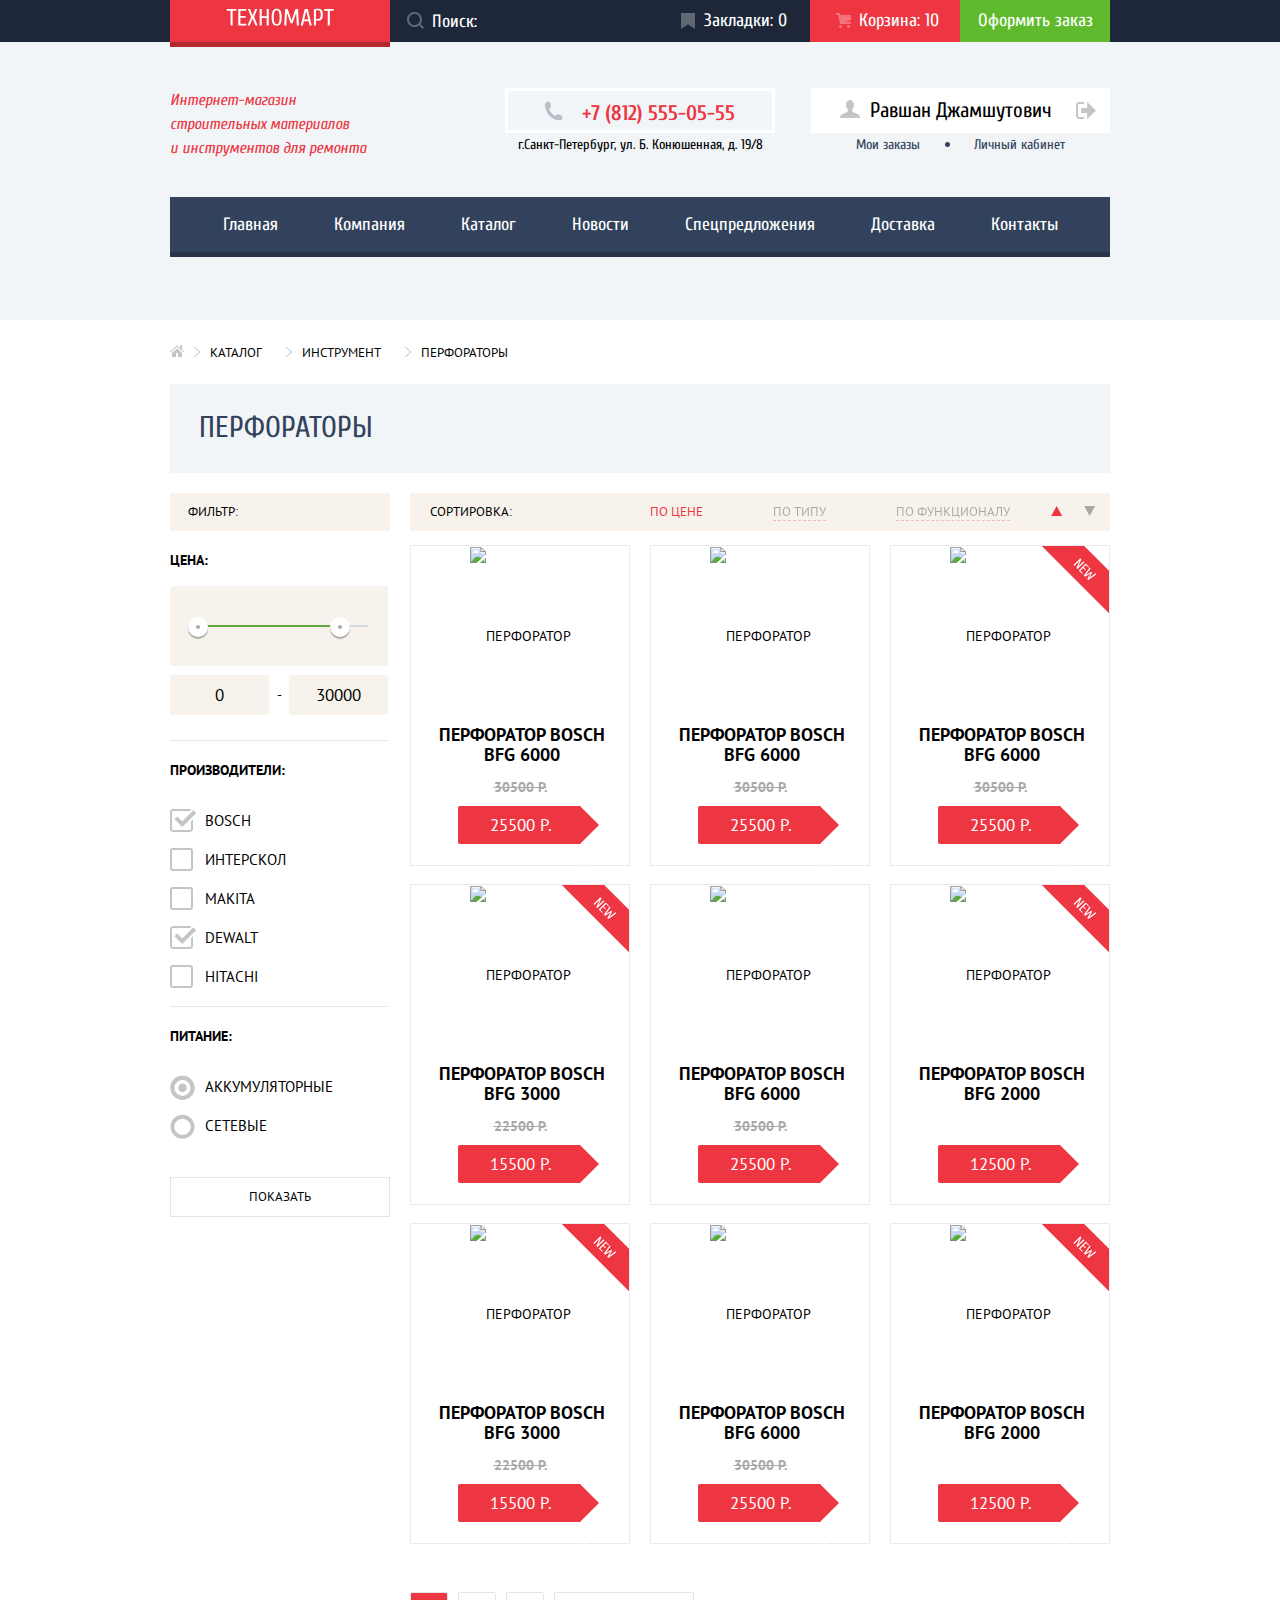
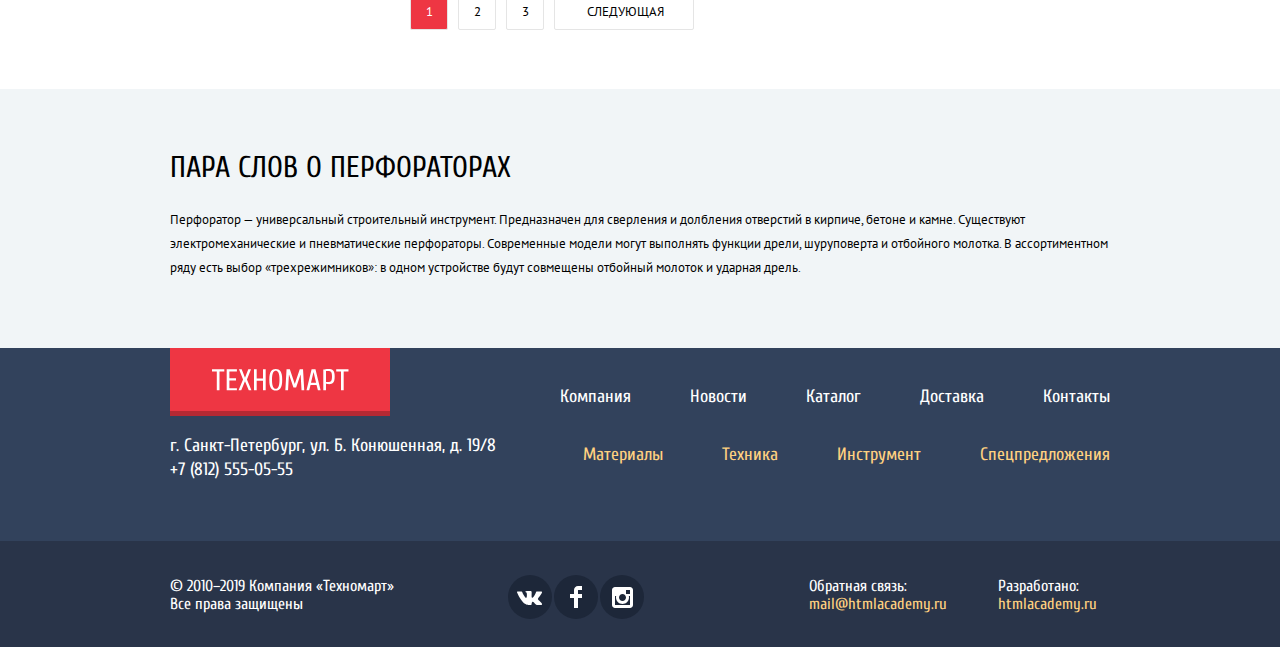
==== commit c1e8f442: "v3" ====
--- a/catalog.html
+++ b/catalog.html
@@ -15,14 +15,15 @@
       <section class="main-menu">
         <div class="main-menu__content-wrapper">
           <h1 class="visually-hidden">Верхнее меню</h1>
-          <a href="#" class="main-menu__logo">
+          <a href="index.html" class="main-menu__logo">
             <img src="img/technomart-logo.svg" alt="Логотип Техномарт" width="108" height="18">
           </a>
           <form class="main-menu__form">
-              <input class="main-menu__search" type="search" placeholder="Поиск:">
+              <input class="main-menu__search" type="search" name="search" id="main-search" placeholder="Поиск:">
               <svg class="main-menu__search-icon" width="17" height="17" viewBox="0 0 17 17" fill="none" xmlns="http://www.w3.org/2000/svg">
                 <path fill-rule="evenodd" clip-rule="evenodd" d="M13.458 12.044L17 15.586L15.586 17L12.044 13.458C10.782 14.421 9.21 15 7.5 15C3.35786 15 0 11.6421 0 7.5C0 3.35786 3.35786 0 7.5 0C11.6421 0 15 3.35786 15 7.5C15.0001 9.14309 14.4581 10.7403 13.458 12.044ZM7.5 2C4.467 2 2 4.467 2 7.5C2.00331 10.5362 4.4638 12.9967 7.5 13C10.532 13 13 10.532 13 7.5C13 4.467 10.532 2 7.5 2Z" fill="currentColor"/>
               </svg>
+              <label for="main-search" class="visually-hidden"></label>
           </form>
           <a class="main-menu__bookmarks" href="#">
             Закладки: <span>0</span>
@@ -39,7 +40,7 @@
         </h1>
         <div class="main-header__contacts">
           <p class="main-header__tel">
-            <span class="main-header__tel-span">+7 (812) 555-05-55</span>
+            <a href="tel:+78125550555" class="main-header__tel-span">+7 (812) 555-05-55</a>
           </p>
           <span class="main-header__adress">
             г.Санкт-Петербург, ул. Б. Конюшенная, д. 19/8
@@ -63,13 +64,13 @@
         <nav class="main-nav">
           <ul class="main-nav__list">
             <li class="main-nav__item">
-              <a class="main-nav__link" href="">Главная</a>
+              <a class="main-nav__link" href="index.html">Главная</a>
             </li>
             <li class="main-nav__item">
               <a class="main-nav__link" href="">Компания</a>
             </li>
             <li class="main-nav__item">
-              <a class="main-nav__link" href="">Каталог</a>
+              <a class="main-nav__link" href="catalog.html">Каталог</a>
             </li>
             <li class="main-nav__item">
               <a class="main-nav__link" href="">Новости</a>
@@ -112,8 +113,8 @@
                   <div class="scale">
                     <div class="bar"></div>
                   </div>
-                  <div class="toggle toggle-min" tabindex="0" aria-label="Минимальная стоимость 0 рублей" role="slider"></div>
-                  <div class="toggle toggle-max" tabindex="0" aria-label="Максимальная стоимость 30000 рублей" role="slider"></div>
+                  <div class="toggle toggle-min" tabindex="0" aria-label="Минимальная стоимость 0 рублей" role="slider"  aria-valuemin="0" aria-valuemax="50000" aria-valuenow="0"></div>
+                  <div class="toggle toggle-max" tabindex="0" aria-label="Максимальная стоимость 30000 рублей" role="slider"  aria-valuemin="0" aria-valuemax="50000" aria-valuenow="30000"></div>
                 </div>
                 <div class="price-controls">
                   <label class="min-price" aria-label="Минимальная стоимость 0 рублей">
@@ -170,7 +171,7 @@
 
         <section class="product-cards">
           <div class="product-cards__sort">
-            <h4 class="product-cards__sort-title">Сортировка:</h3>
+            <h4 class="product-cards__sort-title">Сортировка:</h4>
             <ul class="product-cards__sort-list">
               <li><a class="product-cards__sort-item product-cards__sort-item--current" href="#">По цене</a></li>
               <li><a class="product-cards__sort-item" href="#">По типу</a></li>
@@ -192,7 +193,7 @@
           <ul class="product-cards__list">
             <li class="product-card">
               <div class="product-card__image-container">
-                <img class="product-card__image" src="img/ObjectBFG6000.png" alt="Перфоратор" width="144" height="128">
+                <img class="product-card__image" src="img/objectbfg6000.png" alt="Перфоратор" width="144" height="128">
               </div>
               <div class="product-card__buttons">
                 <ul class="product-card__buttons-list">
@@ -210,7 +211,7 @@
             </li>
             <li class="product-card">
               <div class="product-card__image-container">
-                <img class="product-card__image" src="img/ObjectBFG6000.png" alt="Перфоратор" width="144" height="128">
+                <img class="product-card__image" src="img/objectbfg6000.png" alt="Перфоратор" width="144" height="128">
               </div>
               <div class="product-card__buttons">
                 <ul class="product-card__buttons-list">
@@ -228,7 +229,7 @@
             </li>
             <li class="product-card product-card--new">
               <div class="product-card__image-container">
-                <img class="product-card__image" src="img/ObjectBFG6000.png" alt="Перфоратор" width="144" height="128">
+                <img class="product-card__image" src="img/objectbfg6000.png" alt="Перфоратор" width="144" height="128">
               </div>
               <div class="product-card__buttons">
                 <ul class="product-card__buttons-list">
@@ -246,7 +247,7 @@
             </li>
             <li class="product-card product-card--new">
               <div class="product-card__image-container">
-                <img class="product-card__image" src="img/ObjectBFG3000.png" alt="Перфоратор" width="127" height="112">
+                <img class="product-card__image" src="img/objectbfg3000.png" alt="Перфоратор" width="127" height="112">
               </div>
               <div class="product-card__buttons">
                 <ul class="product-card__buttons-list">
@@ -264,7 +265,7 @@
             </li>
             <li class="product-card">
               <div class="product-card__image-container">
-                <img class="product-card__image" src="img/ObjectBFG6000.png" alt="Перфоратор" width="144" height="128">
+                <img class="product-card__image" src="img/objectbfg6000.png" alt="Перфоратор" width="144" height="128">
               </div>
               <div class="product-card__buttons">
                 <ul class="product-card__buttons-list">
@@ -282,7 +283,7 @@
             </li>
             <li class="product-card product-card--new">
               <div class="product-card__image-container">
-                <img class="product-card__image" src="img/ObjectBFG2000.png" alt="Перфоратор" width="127" height="112">
+                <img class="product-card__image" src="img/objectbfg2000.png" alt="Перфоратор" width="127" height="112">
               </div>
               <div class="product-card__buttons">
                 <ul class="product-card__buttons-list">
@@ -299,7 +300,7 @@
             </li>
             <li class="product-card product-card--new">
               <div class="product-card__image-container">
-                <img class="product-card__image" src="img/ObjectBFG3000.png" alt="Перфоратор" width="127" height="112">
+                <img class="product-card__image" src="img/objectbfg3000.png" alt="Перфоратор" width="127" height="112">
               </div>
               <div class="product-card__buttons">
                 <ul class="product-card__buttons-list">
@@ -317,7 +318,7 @@
             </li>
             <li class="product-card">
               <div class="product-card__image-container">
-                <img class="product-card__image" src="img/ObjectBFG6000.png" alt="Перфоратор" width="144" height="128">
+                <img class="product-card__image" src="img/objectbfg6000.png" alt="Перфоратор" width="144" height="128">
               </div>
               <div class="product-card__buttons">
                 <ul class="product-card__buttons-list">
@@ -335,7 +336,7 @@
             </li>
             <li class="product-card product-card--new">
               <div class="product-card__image-container">
-                <img class="product-card__image" src="img/ObjectBFG2000.png" alt="Перфоратор" width="127" height="112">
+                <img class="product-card__image" src="img/objectbfg2000.png" alt="Перфоратор" width="127" height="112">
               </div>
               <div class="product-card__buttons">
                 <ul class="product-card__buttons-list">
@@ -449,11 +450,11 @@
           <div class="footer__copyright">
             <p>
               Обратная связь:<br>
-              <a href="">mail@htmlacademy.ru</a>
+              <a href="#">mail@htmlacademy.ru</a>
             </p>
             <p>
               Разработано:<br>
-              <a href="">htmlacademy.ru</a>
+              <a href="https://htmlacademy.ru/intensive/htmlcss">htmlacademy.ru</a>
             </p>
           </div>
         </div>
--- a/css/style.css
+++ b/css/style.css
@@ -188,7 +188,6 @@
   color: var(--basic-red);
   opacity: 1;
   outline-color: transparent;
-  fill: red;
 }
 
 
@@ -309,13 +308,17 @@
   width: 270px;
   height: 45px;
   margin: 0;
-  color: var(--basic-red);
   font-weight: 700;
   line-height: 45px;
   font-size: 21px;
   padding-left: 74px;
   text-align: left;
 }
+
+.main-header__tel a {
+  color: var(--basic-red);
+}
+
 .main-header__tel::before {
   content: "";
   width: 19px;
@@ -660,6 +663,7 @@
 .slider-label {
   cursor: pointer;
   display: inline-block;
+  vertical-align: middles;
   height: 6px;
   margin: 5px;
   position: relative;
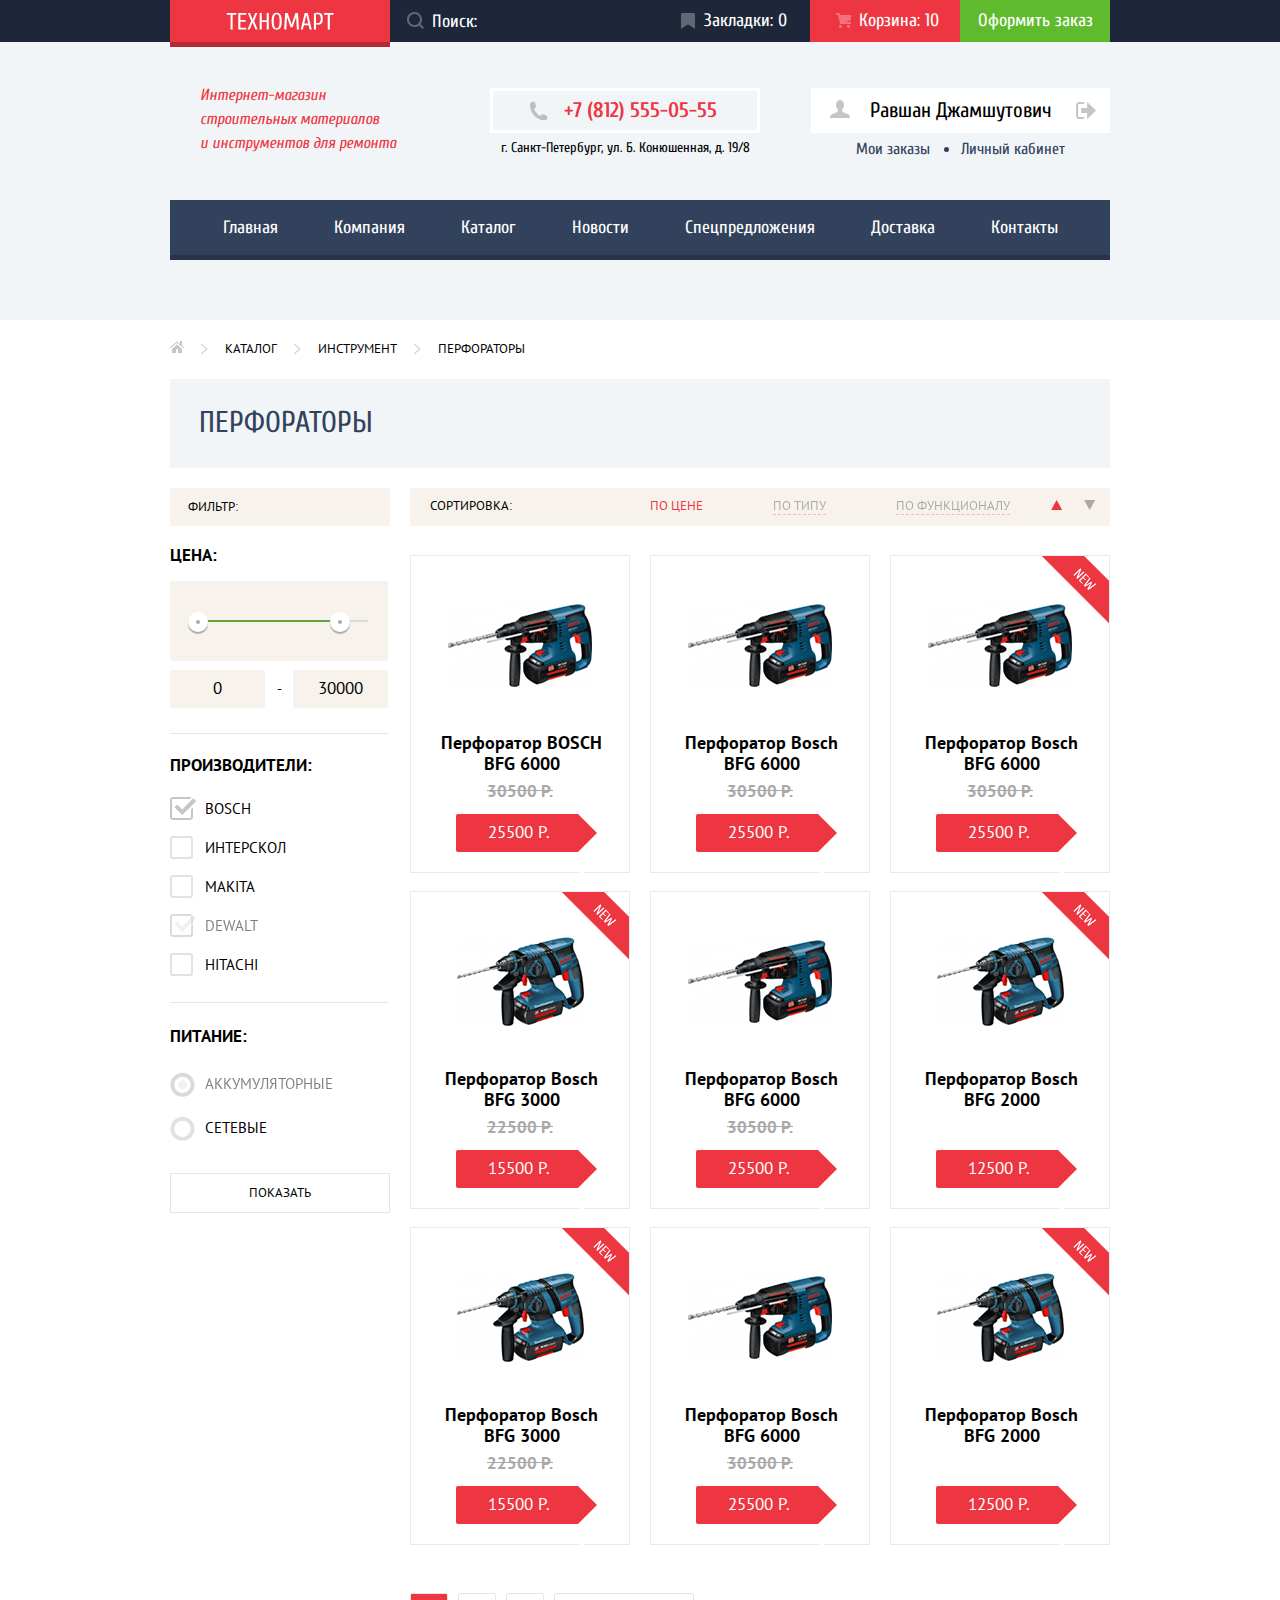
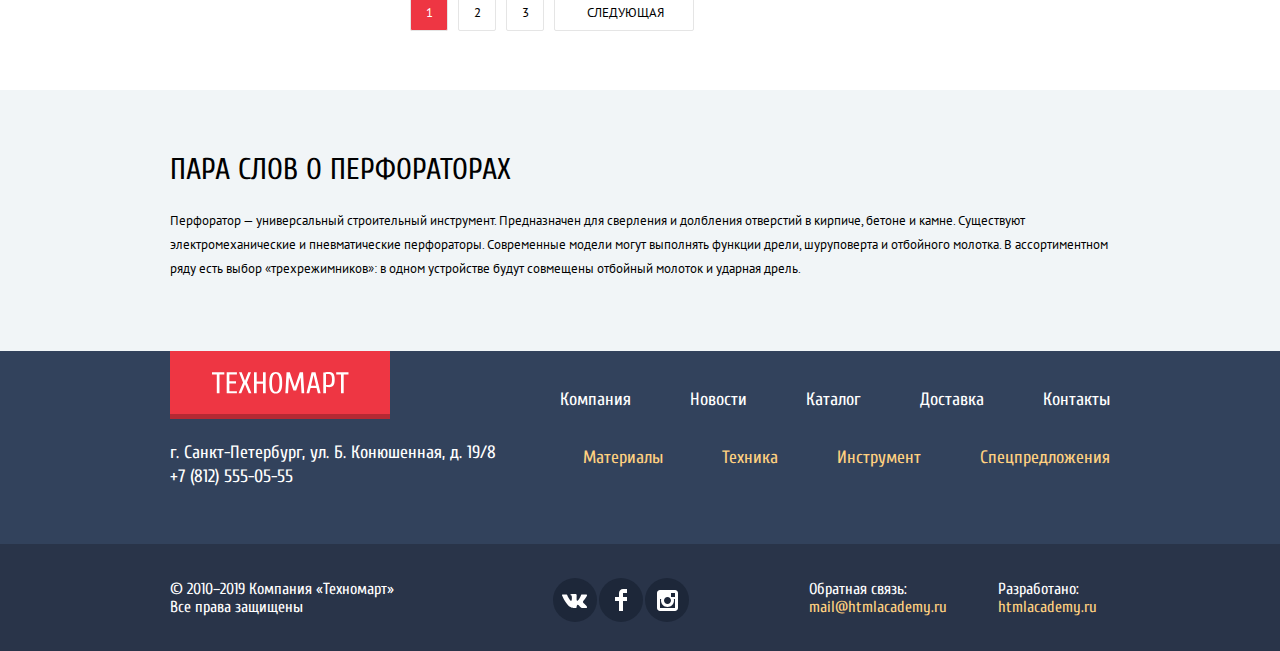
==== commit 6964c5ef: "second attempt" ====
--- a/catalog.html
+++ b/catalog.html
@@ -8,7 +8,7 @@
   <link rel="stylesheet"
     href="https://fonts.googleapis.com/css2?family=PT+Sans:ital,wght@0,400;0,700;1,400;1,700&display=swap">
     <link rel="stylesheet" href="css/normalize.css">
-    <link rel="stylesheet" href="css/style.css">
+    <link rel="stylesheet" href="css/style.min.css">
   </head>
   <body class="page-body">
     <header class="main-header">
@@ -35,15 +35,17 @@
         </div>
       </section>
       <div class="main-header__main-part-container">
-        <h1 class="main-header__title">
-          Интернет-магазин<br> строительных материалов<br> и инструментов для ремонта
-        </h1>
+        <div  class="main-header__title">
+          <h1 class="main-header__title-text">
+            Интернет-магазин<br> строительных материалов<br> и инструментов для ремонта
+          </h1>
+        </div>
         <div class="main-header__contacts">
           <p class="main-header__tel">
             <a href="tel:+78125550555" class="main-header__tel-span">+7 (812) 555-05-55</a>
           </p>
           <span class="main-header__adress">
-            г.Санкт-Петербург, ул. Б. Конюшенная, д. 19/8
+            г. Санкт-Петербург, ул. Б. Конюшенная, д. 19/8
           </span>
         </div>
         <div class="logged-in">
@@ -92,6 +94,14 @@
       <section class="catalog">
         <h2 class="catalog__title">Перфораторы</h2>
         <ul class="breadcrumbs">
+          <li class="breadcrumbs__item--first">
+            <a class="breadcrumbs__link--home" href="index.html">
+              <svg width="14" height="12" viewBox="0 0 14 12" fill="none" xmlns="http://www.w3.org/2000/svg">
+                <path d="M2 7.99999V12H6V7.99999H8V12H12V7.99999L7 3.51599L2 7.99999Z" fill="#C1C6CE"/>
+                <path d="M13.831 6.365L12 4.751V0H9.99998V2.987L7.33198 0.635C7.31198 0.618 7.28898 0.612 7.26798 0.598C7.24294 0.579705 7.21614 0.56396 7.18798 0.551C7.15708 0.540195 7.12529 0.532163 7.09298 0.527C7.06198 0.521 7.03198 0.515 6.99998 0.515C6.96898 0.515 6.93898 0.521 6.90798 0.527C6.87551 0.531919 6.84366 0.5403 6.81298 0.552C6.78498 0.563 6.75998 0.581 6.73298 0.598C6.71198 0.612 6.68798 0.618 6.66898 0.635L0.170976 6.365C0.0162401 6.50291 -0.0375953 6.72187 0.0355474 6.9158C0.10869 7.10974 0.293707 7.23862 0.500976 7.24C0.622907 7.24035 0.740711 7.19586 0.831976 7.115L6.99998 1.677L13.169 7.115C13.3778 7.27913 13.6784 7.25178 13.8542 7.05265C14.0299 6.85352 14.0198 6.55183 13.831 6.365Z" fill="#C1C6CE"/>
+              </svg>
+            </a>
+          </li>
           <li class="breadcrumbs__item">
             <a class="breadcrumbs__link" href="">Каталог</a>
           </li>
@@ -143,7 +153,7 @@
                   <label for="makita">Makita</label>
                 </li>
                 <li class="filter__item filter__item--checkbox">
-                  <input class="filter__checkbox" type="checkbox" name="producer" id="dewalt" checked>
+                  <input class="filter__checkbox" type="checkbox" name="producer" id="dewalt" checked disabled>
                   <label for="dewalt">Dewalt</label>
                 </li>
                 <li class="filter__item filter__item--checkbox">
@@ -156,7 +166,7 @@
               <legend class="filter__legend">Питание:</legend>
               <ul class="filter__list">
                 <li class="filter__item filter__item--radio">
-                  <input class="filter__radio" type="radio" name="radio" id="battery" checked>
+                  <input class="filter__radio" type="radio" name="radio" id="battery" checked disabled>
                   <label for="battery">Аккумуляторные</label>
                 </li>
                 <li class="filter__item filter__item--radio">
@@ -193,7 +203,25 @@
           <ul class="product-cards__list">
             <li class="product-card">
               <div class="product-card__image-container">
-                <img class="product-card__image" src="img/objectbfg6000.png" alt="Перфоратор" width="144" height="128">
+                <img class="product-card__image" src="img/bfg6000.png" alt="Перфоратор" width="144" height="128">
+              </div>
+              <div class="product-card__buttons">
+                <ul class="product-card__buttons-list">
+                  <li class="product-card__button-purchase">
+                    <a class="product-card__button-link" href=""><span>Купить</span></a>
+                  </li>
+                  <li class="product-card__button-mark">
+                    <a class="product-card__button-link" href=""><span>В закладки</span></a>
+                  </li>
+                </ul>
+              </div>
+              <h3 class="product-card__title">Перфоратор BOSCH<br> BFG 6000</h3>
+              <p class="product-card__old-price">30500 р.</p>
+              <a class="product-card__link" href="#">25500 р.</a>
+            </li>
+            <li class="product-card">
+              <div class="product-card__image-container">
+                <img class="product-card__image" src="img/bfg6000.png" alt="Перфоратор" width="144" height="128">
               </div>
               <div class="product-card__buttons">
                 <ul class="product-card__buttons-list">
@@ -209,9 +237,9 @@
               <p class="product-card__old-price">30500 р.</p>
               <a class="product-card__link" href="#">25500 р.</a>
             </li>
-            <li class="product-card">
-              <div class="product-card__image-container">
-                <img class="product-card__image" src="img/objectbfg6000.png" alt="Перфоратор" width="144" height="128">
+            <li class="product-card product-card--new">
+              <div class="product-card__image-container">
+                <img class="product-card__image" src="img/bfg6000.png" alt="Перфоратор" width="144" height="128">
               </div>
               <div class="product-card__buttons">
                 <ul class="product-card__buttons-list">
@@ -229,7 +257,25 @@
             </li>
             <li class="product-card product-card--new">
               <div class="product-card__image-container">
-                <img class="product-card__image" src="img/objectbfg6000.png" alt="Перфоратор" width="144" height="128">
+                <img class="product-card__image" src="img/bfg3000.png" alt="Перфоратор" width="127" height="112">
+              </div>
+              <div class="product-card__buttons">
+                <ul class="product-card__buttons-list">
+                  <li class="product-card__button-purchase">
+                    <a class="product-card__button-link" href=""><span>Купить</span></a>
+                  </li>
+                  <li class="product-card__button-mark">
+                    <a class="product-card__button-link" href=""><span>В закладки</span></a>
+                  </li>
+                </ul>
+              </div>
+              <h3 class="product-card__title">Перфоратор Bosch<br> BFG 3000</h3>
+              <p class="product-card__old-price">22500 р.</p>
+              <a class="product-card__link" href="#">15500 р.</a>
+            </li>
+            <li class="product-card">
+              <div class="product-card__image-container">
+                <img class="product-card__image" src="img/bfg6000.png" alt="Перфоратор" width="144" height="128">
               </div>
               <div class="product-card__buttons">
                 <ul class="product-card__buttons-list">
@@ -247,7 +293,24 @@
             </li>
             <li class="product-card product-card--new">
               <div class="product-card__image-container">
-                <img class="product-card__image" src="img/objectbfg3000.png" alt="Перфоратор" width="127" height="112">
+                <img class="product-card__image" src="img/bfg2000.png" alt="Перфоратор" width="127" height="112">
+              </div>
+              <div class="product-card__buttons">
+                <ul class="product-card__buttons-list">
+                  <li class="product-card__button-purchase">
+                    <a class="product-card__button-link" href=""><span>Купить</span></a>
+                  </li>
+                  <li class="product-card__button-mark">
+                    <a class="product-card__button-link" href=""><span>В закладки</span></a>
+                  </li>
+                </ul>
+              </div>
+              <h3 class="product-card__title">Перфоратор Bosch<br> BFG 2000</h3>
+              <a class="product-card__link" href="#">12500 р.</a>
+            </li>
+            <li class="product-card product-card--new">
+              <div class="product-card__image-container">
+                <img class="product-card__image" src="img/bfg3000.png" alt="Перфоратор" width="127" height="112">
               </div>
               <div class="product-card__buttons">
                 <ul class="product-card__buttons-list">
@@ -265,7 +328,7 @@
             </li>
             <li class="product-card">
               <div class="product-card__image-container">
-                <img class="product-card__image" src="img/objectbfg6000.png" alt="Перфоратор" width="144" height="128">
+                <img class="product-card__image" src="img/bfg6000.png" alt="Перфоратор" width="144" height="128">
               </div>
               <div class="product-card__buttons">
                 <ul class="product-card__buttons-list">
@@ -283,60 +346,7 @@
             </li>
             <li class="product-card product-card--new">
               <div class="product-card__image-container">
-                <img class="product-card__image" src="img/objectbfg2000.png" alt="Перфоратор" width="127" height="112">
-              </div>
-              <div class="product-card__buttons">
-                <ul class="product-card__buttons-list">
-                  <li class="product-card__button-purchase">
-                    <a class="product-card__button-link" href=""><span>Купить</span></a>
-                  </li>
-                  <li class="product-card__button-mark">
-                    <a class="product-card__button-link" href=""><span>В закладки</span></a>
-                  </li>
-                </ul>
-              </div>
-              <h3 class="product-card__title">Перфоратор Bosch<br> BFG 2000</h3>
-              <a class="product-card__link" href="#">12500 р.</a>
-            </li>
-            <li class="product-card product-card--new">
-              <div class="product-card__image-container">
-                <img class="product-card__image" src="img/objectbfg3000.png" alt="Перфоратор" width="127" height="112">
-              </div>
-              <div class="product-card__buttons">
-                <ul class="product-card__buttons-list">
-                  <li class="product-card__button-purchase">
-                    <a class="product-card__button-link" href=""><span>Купить</span></a>
-                  </li>
-                  <li class="product-card__button-mark">
-                    <a class="product-card__button-link" href=""><span>В закладки</span></a>
-                  </li>
-                </ul>
-              </div>
-              <h3 class="product-card__title">Перфоратор Bosch<br> BFG 3000</h3>
-              <p class="product-card__old-price">22500 р.</p>
-              <a class="product-card__link" href="#">15500 р.</a>
-            </li>
-            <li class="product-card">
-              <div class="product-card__image-container">
-                <img class="product-card__image" src="img/objectbfg6000.png" alt="Перфоратор" width="144" height="128">
-              </div>
-              <div class="product-card__buttons">
-                <ul class="product-card__buttons-list">
-                  <li class="product-card__button-purchase">
-                    <a class="product-card__button-link" href=""><span>Купить</span></a>
-                  </li>
-                  <li class="product-card__button-mark">
-                    <a class="product-card__button-link" href=""><span>В закладки</span></a>
-                  </li>
-                </ul>
-              </div>
-              <h3 class="product-card__title">Перфоратор Bosch<br> BFG 6000</h3>
-              <p class="product-card__old-price">30500 р.</p>
-              <a class="product-card__link" href="#">25500 р.</a>
-            </li>
-            <li class="product-card product-card--new">
-              <div class="product-card__image-container">
-                <img class="product-card__image" src="img/objectbfg2000.png" alt="Перфоратор" width="127" height="112">
+                <img class="product-card__image" src="img/bfg2000.png" alt="Перфоратор" width="127" height="112">
               </div>
               <div class="product-card__buttons">
                 <ul class="product-card__buttons-list">
--- a/css/style.min.css
+++ b/css/style.min.css
@@ -0,0 +1 @@
+:root{--inner-shadow:#405069;--darkblue:#293449;--blue:#32425C;--darken-blue:#1D2739;--special-blue:#3BBCE3;--special-purple:#DC91D8;--basic-green:#63A63E;--lighten-green:#5FBB2D;--special-green:#8ED78F;--green-2:#367315;--green-3:#518534;--basic-red:#EE3643;--darkred:#BA2732;--red-2:#CA2C37;--basic-yellow:#FFBF47;--gold:#ffd180;--special-yellow:#FFC047;--white:#ffffff;--black:#000000;--special-grey:#A9A9A9;--popup-grey:#c5c5c5;--basic-grey:#3d546f;--grey-1:#d7dcde;--grey-2:#e5e5e5;--basic-background:#F1F5F7;--catalog-background:#f7f3ec;--goods-background:#F9F5F0;--card-border:#EAEAEA;--range-background:#ababab;--popup-bottom-bg:#f4f4f4;--active-darkblue:#161D29;--transparent-gray-1:rgba(169, 169, 169, 0.3);--transparent-gray-2:rgba(255, 255, 255, 0.3);--transparent-gray-3:rgba(197,197,197, 0.3)}body{min-width:940px;margin:0;padding:0;font-family:PT Sans,Cuprum,Arial,sans-serif;font-size:14px;line-height:24px;font-weight:400;color:var(--basic-black);background-color:var(--white);background-position:top center;background-repeat:no-repeat}a{text-decoration:none;color:var(--white)}img{max-width:100%;height:auto}.page-body li{list-style:none}.visually-hidden{position:absolute;clip:rect(0 0 0 0);width:1px;height:1px;margin:-1px}.link-button{background-color:var(--basic-red);padding-top:11px;text-transform:uppercase;line-height:18px;font-size:14px;text-align:center}.link-button:hover{background-color:var(--red-2)}.link-button:active{background-color:var(--darkred)}.main-header{height:320px;box-sizing:border-box;background-color:var(--basic-background);font-family:Cuprum,Arial,sans-serif}.main-menu{display:flex;flex-direction:row;background-color:var(--darken-blue);color:var(--white);height:42px;line-height:42px;font-weight:400;font-size:18px}.main-menu__content-wrapper{width:940px;margin-left:auto;margin-right:auto;display:flex;flex-direction:row;justify-content:flex-start;outline:#ba2732}.main-menu__logo{background-color:var(--basic-red);width:220px;height:47px;box-sizing:border-box;padding-top:12px;text-align:center;box-shadow:inset 0 -5px 0 rgba(0,0,0,.24);display:flex;justify-content:center;align-items:flex-start}.main-menu__logo img{margin:0;padding:0;box-sizing:content-box}.main-menu__logo:active{background-color:var(--darkred)}.main-menu__form{position:relative}.main-menu__search{width:271px;height:100%;background:0 0;border:none;color:var(--white);padding-left:42px}.main-menu__search:focus{background-color:var(--white);color:var(--black);outline-color:transparent}.main-menu__search::placeholder{color:var(--white)}.main-menu__search:focus::placeholder{color:var(--black)}.main-menu__search-icon{width:17px;height:17px;opacity:30%;position:absolute;left:17px;top:12px}.main-menu__search:hover~.main-menu__search-icon{opacity:1}.main-menu__search:focus~.main-menu__search-icon{color:var(--basic-red);opacity:1;outline-color:transparent}.main-menu__bookmarks,.main-menu__cart,.main-menu__order{width:150px;box-sizing:border-box;position:relative}.main-menu__bookmarks{padding-left:43px}.main-menu__bookmarks::before{content:"";width:14px;height:16px;position:absolute;background-image:url(../img/icon-bookmarks.svg);background-size:cover;opacity:.3;left:20px;top:13px}.main-menu__bookmarks:hover::before{content:"";width:14px;height:16px;position:absolute;background-image:url(../img/icon-bookmarks.svg);background-size:cover;opacity:1;left:20px;top:13px}.main-menu__cart{padding-left:49px}.main-menu__cart::before{content:"";width:15px;height:15px;position:absolute;background-image:url(../img/icon-cart.svg);background-size:cover;opacity:.3;left:26px;top:13px}.main-menu__cart:hover::before{content:"";width:15px;height:15px;position:absolute;background-image:url(../img/icon-cart.svg);background-size:cover;opacity:1;left:26px;top:13px}.main-menu__bookmarks:active,.main-menu__cart:active{background-color:var(--active-darkblue);opacity:.5}.main-menu__order{background-color:var(--lighten-green);text-align:center}.main-menu__order:active{background-color:var(--basic-green)}.main-menu__order:active span{opacity:.5}.main-header__main-part-container{width:940px;margin:0 auto;padding-top:46px;padding-bottom:0;position:relative}.main-header__title{position:absolute;margin-top:-46px;height:153px;margin-left:30px;display:flex;align-items:center}.main-header__title-text{color:var(--basic-red);font-style:italic;font-size:16px;font-weight:400}.main-header__contacts{width:270px;margin:0;margin-left:320px;text-align:center;position:relative}.main-header__tel{border:3px solid var(--white);box-sizing:border-box;width:270px;height:45px;margin:0;padding-top:4px;padding-left:71px;text-align:left;margin-bottom:3px}.main-header__tel a{color:var(--basic-red);font-weight:700;line-height:30px;font-size:21px}.main-header__tel::before{content:"";width:19px;height:19px;background:url(../img/icon-phone.svg);background-size:cover;position:absolute;top:13px;left:39px}.main-header__adress{font-size:14px;line-height:24px}.main-header__buttons-container{position:absolute;top:46px;right:0;display:grid;gap:10px;grid-template-columns:121px 150px}.main-header__login,.main-header__registration{height:45px;box-sizing:border-box;color:var(--black);padding-top:12px;font-size:21px;line-height:21px;background-color:var(--white)}.main-header__login{width:121px;padding-left:45px;position:relative}.main-header__login-icon{width:20px;height:17px;position:absolute;left:19px;top:14px;color:var(--popup-grey)}.main-header__login:hover,.main-header__registration:hover{color:var(--basic-red)}.main-header__login:hover .main-header__login-icon{color:var(--basic-grey)}.main-header__login:active,.main-header__registration:active{color:var(--popup-grey)}.main-header__login:active .main-header__login-icon{color:var(--popup-grey)}.main-header__registration{width:150px;text-align:center}.main-nav{width:940px;margin-top:40px;box-sizing:border-box;background-color:var(--blue);box-shadow:inset 0 -5px 0 var(--darkblue)}.main-nav__list{width:100%;display:flex;flex-direction:row;align-items:center;padding-right:25px;padding-left:25px}.main-nav__item{height:100%}.main-nav__link{display:block;height:60px;box-sizing:border-box;width:100%;font-size:18px;line-height:24px;padding-top:16px;padding-right:28px;padding-left:28px;margin:0}.main-nav__item:hover{background-color:var(--darkblue)}.main-nav__item:active{background-color:var(--darken-blue)}.main-nav__link:active{opacity:.5}.categories{margin:0;padding-top:59px;padding-bottom:59px;padding-left:0}.categories__list{width:940px;margin:0 auto;padding-left:0;display:grid;grid-template-columns:300px 300px 300px;grid-template-rows:123px 123px 123px;gap:20px;font-family:Cuprum,Arial,sans-serif;color:var(--white)}.categories__item{width:300px;height:123px;background-color:#63a63e;position:relative}.categories__item:first-child{background-color:var(--basic-yellow)}.categories__item:first-child::before{content:url(../img/icon-1.svg);position:absolute;right:43px;top:31px}.categories__item:nth-child(2){background-color:var(--special-blue)}.categories__item:nth-child(2)::before{content:url(../img/icon-2.svg);position:absolute;right:31px;top:34px}.categories__item:nth-child(3){background-color:var(--special-purple)}.categories__item:nth-child(3)::before{content:url(../img/icon-3.svg);position:absolute;right:31px;top:31px}.categories__item:nth-child(4){background-color:var(--special-green)}.categories__item:nth-child(4)::before{content:url(../img/icon-4.svg);position:absolute;right:45px;top:26px}.categories__item:nth-child(5){background-color:var(--special-yellow)}.categories__item:nth-child(5)::before{content:url(../img/icon-5.svg);position:absolute;right:31px;top:32px}.categories__type{position:absolute;top:20px;left:23px;font-weight:700;line-height:30px;font-size:24px}.categories__link{width:135px;height:38px;position:absolute;top:64px;left:23px;box-sizing:border-box;padding-top:10px;text-transform:uppercase;line-height:18px;font-size:14px;text-align:center;background-color:var(--transparent-gray-2)}.categories__link:hover{background-color:var(--transparent-gray-3)}.categories__link:active{background-color:var(--transparent-gray-1)}.categories__slider{grid-row:2/4;grid-column:1/3;position:relative}.categories__slider-container{height:100%;position:relative}.categories__slider input{display:none}.categories__slide{position:absolute;width:100%;height:100%;z-index:0;display:none;background-color:var(--special-grey)}.categories__first-slide{background-image:url(../img/perforator-bg.jpg);height:100%}.categories__second-slide{background-image:url(../img/drill-bg.jpg)}.categories__slider-top-wrapper{background-color:rgba(0,0,0,.25);box-sizing:border-box;padding-top:23px;padding-left:24px;height:104px}.categories__slider-title{line-height:36px;font-size:36px;margin:0 0 5px 0;text-transform:uppercase}.categories__slider-description{line-height:24px;font-size:18px}.categories__slider-btn{display:block;box-sizing:border-box;margin-top:97px;margin-left:24px;width:192px;height:38px}.categories__slider-arrow-next{width:21px;height:39px;position:absolute;right:21px;bottom:105px}.arrow-right{position:absolute;width:21px;height:39px;background-image:url(../img/right.svg);display:none}.categories__slider-arrow-prev{width:21px;height:39px;position:absolute;left:24px;bottom:105px}.arrow-left{position:absolute;width:21px;height:39px;background-image:url(../img/left.svg);display:none}.categories__slider-control{position:absolute;bottom:36px;left:295px;height:10px}.slider-label{cursor:pointer;display:inline-block;vertical-align:middles;height:6px;margin:5px;position:relative;width:6px;border-radius:50%;border:2px solid #fff;background:var(--white)}#slider1:checked~.categories__slider-arrow-next label:nth-of-type(2),#slider2:checked~.categories__slider-arrow-next label:nth-of-type(1){display:block}#slider1:checked~.categories__slider-arrow-prev label:nth-of-type(2),#slider2:checked~.categories__slider-arrow-prev label:nth-of-type(1){display:block}#slider1:checked~.categories__slider-container .categories__slide:nth-of-type(1),#slider2:checked~.categories__slider-container .categories__slide:nth-of-type(2){display:block}#slider1:checked~.categories__slider-control label:nth-of-type(1),#slider2:checked~.categories__slider-control label:nth-of-type(2){background:var(--basic-red)}.popular{width:940px;margin:0 auto}.popular__title{height:89px;width:100%;background-color:var(--goods-background);font-family:Cuprum,Arial,sans-serif}.popular__title-description{margin:0;text-transform:uppercase;font-weight:400;line-height:30px;font-size:30px}.popular__link{width:192px;height:38px;box-sizing:border-box}.goods__title{position:relative}.goods__title-description{box-sizing:content-box;position:absolute;top:29px;left:26px}.goods__link{position:absolute;top:25px;right:14px}.goods__list{margin-top:20px;display:grid;gap:20px;grid-template-columns:repeat(4,1fr);padding-left:0}.product-card{width:220px;box-sizing:border-box;padding:0;border:1px solid var(--card-border);position:relative}.product-card--new::before{content:"";width:70px;height:70px;background-image:url(../img/card-new.svg);box-sizing:border-box;position:absolute;text-align:center;right:0;top:0}.product-card__buttons{width:100%;height:176px;position:absolute;top:0;left:0;background-color:var(--white);z-index:5;justify-content:center;display:none;font-size:14px;line-height:18px;font-family:Cuprum,Arial,sans-serif;text-transform:uppercase}.product-card__button-mark,.product-card__button-purchase{width:135px;height:38px;box-sizing:border-box;border-radius:2px}.product-card__button-purchase{background-color:var(--basic-green);margin-top:38px;box-shadow:inset 0 -3px 0 var(--green-2);padding-top:10px;position:relative}.product-card__button-purchase::before{content:"";background:url(../img/icon-cart.svg);width:15px;height:15px;position:absolute;top:10px;left:30px;opacity:.3}.product-card__button-purchase span{display:block;width:98px;height:18px;margin-left:25px;text-align:center}.product-card__button-purchase:hover{background-color:var(--lighten-green)}.product-card__button-purchase:active{background-color:var(--green-3)}.product-card__button-mark{margin-top:10px;border:3px solid var(--basic-green);padding-top:8px;padding-left:30px}.product-card__button-mark span{color:var(--blue)}.product-card__button-mark:hover{border-color:var(--blue)}.product-card__button-mark:active{border-color:var(--blue);opacity:.3}.product-card__button-link{display:block;width:100%;height:100%}.product-card:hover{box-shadow:0 4px 20px rgba(0,0,0,.15)}.product-card:hover .product-card__buttons{display:flex}.product-card__image-container{line-height:176px;height:176px;margin:0 auto;width:max-content}.product-card__image{vertical-align:middle}.product-card__title{width:185px;height:43px;box-sizing:border-box;font-size:18px;line-height:21px;text-align:center;margin-left:18px;margin-top:0;margin-bottom:0;text-transform:none}.product-card__old-price{width:172px;height:18px;margin:7px auto 72px;text-decoration:line-through;text-transform:uppercase;text-align:center;font-size:17px;line-height:18px;font-weight:700;color:var(--special-grey)}.product-card__link{width:141px;height:38px;box-sizing:border-box;font-weight:700px;font-size:17px;line-height:18px;padding-left:32px;padding-top:9px;text-transform:uppercase;background-color:var(--basic-red);position:absolute;bottom:20px;left:45px;border-radius:2px}.product-card__link::after{content:"";width:40px;height:19px;background-color:var(--white);position:absolute;right:0;top:0;transform-origin:right bottom;transform:rotate(45deg)}.product-card__link::before{content:"";width:40px;height:19px;background-color:var(--white);position:absolute;right:0;bottom:0;transform-origin:right top;transform:rotate(-45deg)}.producer{margin-top:70px;margin-bottom:70px}.producer__title{position:relative}.producer__title-description{box-sizing:content-box;position:absolute;top:29px;left:26px}.producer__title-link{position:absolute;top:25px;right:14px}.producer__list{padding-left:0;margin-top:20px;display:grid;gap:20px;grid-template-columns:repeat(4,220px)}.producer__item{height:145px}.producer__item:hover{box-shadow:0 4px 20px rgba(0,0,0,.15)}.producer__item:active{opacity:.5}.services{background-color:var(--basic-background);min-height:522px}.services__container{margin:0 auto;width:940px;padding-top:64px}.services__title{margin-top:0;margin-bottom:25px;text-transform:uppercase;font-size:30px;line-height:30px;font-family:Cuprum,Arial,sans-serif;font-weight:400px}.services__title-description{width:400px;font-size:13px;line-height:24px;height:49px}.services__slider{display:flex;flex-direction:row;padding-top:55px;position:relative}.services__slider input{display:none}.services__slide{display:none;height:283px;width:619px;background-position:right bottom;background-repeat:no-repeat}.services__slide-title{margin:0;font-family:Cuprum,Arial,sans-serif;line-height:30px;font-size:30px;font-weight:400;color:var(--blue);text-transform:uppercase}.services__slide-description{margin-top:30px;line-height:24px;font-size:13px}.services__credit-link{width:195px;box-sizing:border-box;display:block;height:38px;margin-top:26.5px}.services__slide--delivery{background-image:url(../img/delivery-bg.png)}.services__slide--warranty{background-image:url(../img/warranty-bg.png)}.services__slide--credit{background-image:url(../img/credit-bg.png)}.services__slider-control{width:240px;order:1}.services__slider-control::after{content:url(../img/vertical-shadow.svg);position:absolute;left:230px;top:0}.services__label{width:100%;height:61px;box-sizing:border-box;display:block;padding-top:13.5px;padding-left:22px;font-size:21px;line-height:30px;color:var(--white);font-family:Cuprum,Arial,sans-serif;font-weight:700;background-color:var(--blue);margin-bottom:1px;box-shadow:0 1px 0 var(--darkblue),inset 0 1px 0 var(--inner-shadow)}.services__label:hover{background-color:var(--darkblue)}.services__slider-container{order:2;margin-left:80px}.service-slide1:checked~.services__slider-container .services__slide:nth-of-type(1),.service-slide2:checked~.services__slider-container .services__slide:nth-of-type(2),.service-slide3:checked~.services__slider-container .services__slide:nth-of-type(3){display:block}.service-slide1:checked~.services__slider-control .services__label:nth-of-type(1),.service-slide2:checked~.services__slider-control .services__label:nth-of-type(2),.service-slide3:checked~.services__slider-control .services__label:nth-of-type(3){background-color:var(--white);color:var(--blue);box-shadow:0 1px 0 var(--white)}.company{margin:0 auto;width:940px;display:flex;flex-direction:row;justify-content:space-between;padding-bottom:70px}.column-right{width:300px}.column-left{width:460px}.company__title{margin-top:70px;margin-bottom:24px;line-height:30px;font-size:30px;text-transform:uppercase;font-family:Cuprum,Arial,sans-serif;font-weight:400}.company__feature-text{font-size:13px;margin-bottom:0}.company__feature-text--add-margin{margin-top:25px}.company__map{margin-top:32px}.company__list{margin:0;padding:0}.company__item{margin:1px auto 11px 37px;font-size:18px;line-height:24px;font-family:Cuprum,Arial,sans-serif;position:relative}.company__item::before{content:"";height:2px;width:25px;background-color:var(--basic-red);position:absolute;left:-37px;top:14px}.company__more{display:block;margin-top:20px;width:220px;height:38px;box-sizing:border-box;font-family:Cuprum,Arial,sans-serif}.company__email{display:block;margin-top:20px;width:300px;height:38px;box-sizing:border-box;font-family:Cuprum,Arial,sans-serif}.footer{font-family:Cuprum,Arial,sans-serif;color:var(--white)}.footer__top-row{background-color:var(--blue)}.footer__bottom-row{background-color:var(--darkblue);min-height:107px}.footer__container{width:940px;margin:0 auto}.footer__container--top{display:flex;flex-direction:row;justify-content:space-between}.footer__logo{display:block;width:220px;height:68px;box-sizing:border-box;padding-top:20px;text-align:center;box-shadow:inset 0 -5px 0 rgba(0,0,0,.24);background-color:var(--basic-red)}.footer__logo:active{background-color:var(--darkred)}.right-col{padding:37px 0 40px 0}.footer__nav{padding:0;width:610px;margin:0;margin-bottom:34px;display:flex;flex-wrap:wrap;flex-direction:row;justify-content:flex-end}.footer__nav-item{margin-left:59px;font-size:18px;line-height:24px}.footer__nav-item:hover{text-decoration:underline}.footer__nav-item:active{text-decoration:none;opacity:.5}.footer__nav-item--gold a{color:var(--gold)}.footer__adress{margin-top:22px;padding:0;color:var(--white);font-size:18px;line-height:24px;font-weight:400}.footer__container--bottom{display:flex;flex-direction:row;justify-content:space-between}.footer__all-rights{margin-top:36px;margin-bottom:34px;line-height:18px;font-size:16px}.footer__social-list{margin-top:34px;margin-right:-90px;padding-left:0;display:flex;flex-direction:row;justify-content:center}.footer__social-item{margin:0 1px}.footer__social-link{display:flex;align-items:center;justify-content:center;width:44px;height:44px;box-sizing:border-box;background-color:var(--darken-blue);border-radius:50%}.footer__social-link:hover{background-color:var(--basic-red)}.footer__copyright{margin-top:36px;margin-right:13px;display:flex;flex-direction:row}.footer__copyright p{padding:0;margin:0;margin-left:51px;line-height:18px;font-size:16px}.footer__copyright a{color:var(--gold)}.footer__copyright a:hover{border-bottom:1px solid var(--gold)}.footer__copyright a:active{color:var(--red-2);border:none}.popup{border-top:7px solid var(--basic-red);position:relative;display:none}.popup-open{display:block}.popup__close{width:21px;height:21px;padding:0;position:absolute;top:14px;right:11px;border:none;background:0 0;display:flex;align-items:center;justify-content:center}.write-us{width:620px;height:430px;box-sizing:border-box;position:fixed;left:50%;top:50%;transform:translate(-50%,-50%);box-shadow:0 4px 20px rgba(0,0,0,.15);background-color:var(--white)}.write-us__form{padding:46px 80px;display:grid;grid-template-columns:220px 220px;column-gap:20px;position:relative}.write-us__form::before{content:"";width:100%;height:112px;background-color:var(--popup-bottom-bg);position:absolute;bottom:0;z-index:-1}.write-us__label-name{display:block;grid-column:1/2}.write-us__label-email{display:block;grid-column:2/3}.write-us__label-text{margin-top:13px;display:block;grid-column:1/3}.write-us__label-email input,.write-us__label-name input{width:100%;height:38px;border:2px solid var(--popup-grey);border-radius:2px;margin-top:11px;box-sizing:border-box}.write-us__label-email span,.write-us__label-name span,.write-us__label-text span{font-family:Cuprum,Arial,sans-serif;font-size:18px;line-height:24px}.write-us__label-text textarea{width:100%;height:114px;margin-top:11px;box-sizing:border-box;border:2px solid var(--popup-grey);border-radius:2px}.write-us__submit{width:460px;height:38px;border:none;color:var(--white);font-family:Cuprum,Arial,sans-serif;padding-bottom:9px;margin-top:74px;border:none}.write-us__submit:hover{border:none}.write-us__submit:active{border:none}.map{width:943px;height:442px;position:fixed;top:50%;left:50%;transform:translate(-50%,-50%);box-shadow:0 4px 20px rgba(0,0,0,.15)}.logged-in{width:299px;position:absolute;right:0;top:46px}.logged-in__personal{width:100%;text-align:center;padding-top:12px;padding-bottom:12px;margin-bottom:7px;font-size:21px;line-height:21px;background-color:var(--white)}.logged-in__name{color:var(--black);cursor:pointer;position:relative;width:100%}.logged-in__name::before{position:absolute;content:'';width:20px;height:18px;box-sizing:border-box;left:-40px;background-image:url(../img/icon-user.svg)}.logged-in__exit{color:var(--popup-grey);position:absolute;top:14px;right:14px}.logged-in__personal:hover .logged-in__exit{color:var(--blue)}.logged-in__personal:hover .logged-in__name::before{position:absolute;content:'';width:20px;height:18px;left:-40px;background-image:url(../img/icon-user-blue.svg)}.logged-in__exit:active,.logged-in__name:active,.logged-in__name:active+.logged-in__exit{color:var(--popup-grey)}.logged-in__personal:active .logged-in__name::before{position:absolute;content:'';width:20px;height:18px;left:-40px;background-image:url(../img/icon-user.svg)}.logged-in__links{background:0 0;color:var(--blue);display:flex;align-items:center;justify-content:space-between;max-width:100%;padding:0 45px;position:relative}.logged-in__cabinet,.logged-in__orders{color:var(--blue);position:relative;line-height:18px;font-size:16px}.logged-in__cabinet:hover,.logged-in__orders:hover{color:var(--basic-red)}.logged-in__cabinet:active,.logged-in__orders:active{color:var(--popup-grey)}.logged-in__links:hover .logged-in__orders::after{content:"";position:absolute;content:"";width:5px;height:5px;right:-19px;top:7px;background-color:var(--basic-red);border-radius:50%}.logged-in__links:active .logged-in__orders::after{content:"";position:absolute;content:"";width:5px;height:5px;right:-19px;top:7px;background-color:var(--popup-grey);border-radius:50%}.logged-in__orders::after{content:"";position:absolute;content:"";width:5px;height:5px;right:-19px;top:7px;background-color:var(--blue);border-radius:50%}.catalog{width:940px;margin:0 auto;display:grid;grid-template-columns:220px 700px;gap:20px;text-transform:uppercase}.breadcrumbs{grid-row:1/2;grid-column:1/-1;display:flex;flex-direction:row;flex-wrap:wrap;margin-top:16px;margin-bottom:0;margin-left:0;padding-left:0}.breadcrumbs__link{margin:0;margin-left:41px;color:var(--black);line-height:18px;font-size:13px;position:relative}.breadcrumbs__link::before{content:url(../img/icon-right-small.svg);width:8px;height:12px;position:absolute;left:-25px;top:2px}.catalog__title{grid-row:2/3;grid-column:1/-1;margin:0;margin-top:-1px;background-color:var(--basic-background);padding:29px 0 30px 29px;font-family:Cuprum,Arial,sans-serif;font-weight:400;font-size:30px;line-height:30px;color:var(--blue)}.product-cards{grid-column:2/3}.filters{grid-column:1/2}.filters ul{padding-left:0}.product-cards__list{display:grid;grid-template-columns:220px 220px 220px;column-gap:20px;row-gap:18px;margin-bottom:48px;margin-top:29px;padding-left:0}.product-cards__sort{display:grid;grid-template-columns:220px 1fr 1fr;background-color:var(--catalog-background);padding:9px 0 11px 20px;font-size:13px;line-height:18px;font-weight:400;border-radius:2px}.product-cards__sort-title{display:inline;margin:0;font-weight:400;line-height:18px}.product-cards__sort-list{display:flex;flex-direction:row;justify-content:space-between;width:360px;margin:0;padding-left:0}.product-cards__sort-item{color:var(--black);opacity:.3;border-bottom:1px dashed var(--basic-red)}.product-cards__sort-item:hover{border-bottom:1px solid var(--basic-red);opacity:1}.product-cards__sort-item--current{opacity:1;color:var(--basic-red);border:none}.product-cards__sort-grow{display:flex;flex-direction:row;justify-content:flex-end;padding-right:14px}.product-cards__grow-link{color:var(--black);opacity:.3}.product-cards__grow-link:hover{opacity:1}.product-cards__grow-link-current{opacity:1;color:var(--basic-red)}.product-cards__grow-link:first-child{margin-right:21px}.pagination{display:flex;flex-direction:row;margin-bottom:59px}.pagination__link{color:var(--black);display:block;width:38px;height:38px;box-sizing:border-box;border:1px solid var(--grey-2);border-radius:2px;margin-right:10px;padding-top:10px;padding-left:15px;line-height:18px;font-size:13px}.pagination__link:hover{border-color:var(--popup-grey)}.pagination__link:active{border-color:var(--basic-red)}.pagination__link--current{color:var(--white);background-color:var(--basic-red)}.pagination__next{width:140px;padding-left:32px}.filters__title{display:block;background-color:var(--catalog-background);margin-top:0;font-weight:400;line-height:18px;font-size:13px;margin-bottom:0;padding-top:10px;padding-left:18px;padding-bottom:10px;border-radius:2px}.filter fieldset{border:none;margin-bottom:0;margin-left:0;padding:0}.filter__legend{margin:0;height:55px;padding-top:14px;line-height:30px;font-size:17px;font-weight:700}.filter__producers .filter__legend{padding-top:16px}.filter__types .filter__legend{padding-top:18px;margin-bottom:6px}.range-filter{padding-bottom:25px}.range-controls{position:relative;height:80px;box-sizing:border-box;background-color:var(--catalog-background);border-radius:2px;margin-bottom:9px;padding-top:39px;padding-left:20px;padding-right:20px}.range-controls .scale{height:2px;background:var(--grey-1)}.range-controls .bar{width:85%;height:2px;background-color:var(--basic-green)}.range-controls .toggle{position:absolute;width:20px;height:20px;box-sizing:border-box;top:31px;left:0;padding:0;border:8px solid var(--white);background-color:var(--range-background);border-radius:50%;box-shadow:0 2px 1px 0 var(--range-background);cursor:pointer}.range-controls .toggle-min{left:18px}.range-controls .toggle-max{left:160px}.price-controls{display:flex;justify-content:space-between;align-items:center}.price-controls label{font-family:PT Sans,Arial,sans-serif font-style: normal;font-weight:400;font-size:17px;line-height:18px;text-align:center}.price-controls input{font-family:PT Sans,Arial,sans-serif;font-size:17px;width:47px;height:18px;padding:10px 24px;border:none;border-radius:2px;background:var(--catalog-background);text-align:center}.price-controls input::-webkit-inner-spin-button,.price-controls input::-webkit-outer-spin-button{-webkit-appearance:none;margin:0}.price-controls input[type=number]{-moz-appearance:textfield}.filter fieldset{position:relative;margin-bottom:0;border-bottom:1px solid var(--grey-2)}.filter__list{line-height:19px;font-size:15px;margin-top:10px}.filter__item{position:relative;margin-bottom:20px}.filter__item--last{margin-bottom:27px}.filter__item label{padding-left:35px}.filter__item input{display:none}.filter__item--checkbox:last-of-type{margin-bottom:28px}.filter__item--checkbox::before{content:"";display:block;width:23px;height:23px;box-sizing:border-box;border:2px solid var(--popup-grey);border-radius:3px;position:absolute;left:0;top:-2px}.filter__item--radio{margin-bottom:25px}.filter__item--radio::before{content:"";display:block;width:25px;height:25px;position:absolute;left:0;top:-2px;background-image:url(../img/radio-off.svg)}.filter__radio:checked+label::after{content:"";display:block;width:25px;height:25px;position:absolute;left:0;top:-2px;background-image:url(../img/radio-on.svg)}.filter__checkbox:checked+label::after{content:"";width:27px;height:23px;display:block;position:absolute;left:0;top:-2px;background-image:url(../img/checkbox-on.svg);background-color:var(--white)}.filter__checkbox:disabled+label,.filter__checkbox:disabled+label::after,.filter__item--checkbox::before,.filter__item--radio::before,.filter__radio:disabled+label,.filter__radio:disabled+label::after{opacity:.5}.filter__radio{display:none}.filter .filter__types{border-bottom:none;min-height:170px}.filter__submit{width:220px;padding-top:10px;padding-bottom:10px;line-height:18px;font-size:13px;text-align:center;border:1px solid var(--grey-2);text-transform:uppercase;background-color:var(--white)}.description{background-color:var(--basic-background)}.description__title{width:940px;margin:0 auto;padding-top:65px;font-size:30px;line-height:30px;font-family:Cuprum,Arial,sans-serif;text-transform:uppercase;font-weight:400}.description__text{width:940px;margin:24px auto 0;line-height:24px;font-size:13px;padding-bottom:70px}
